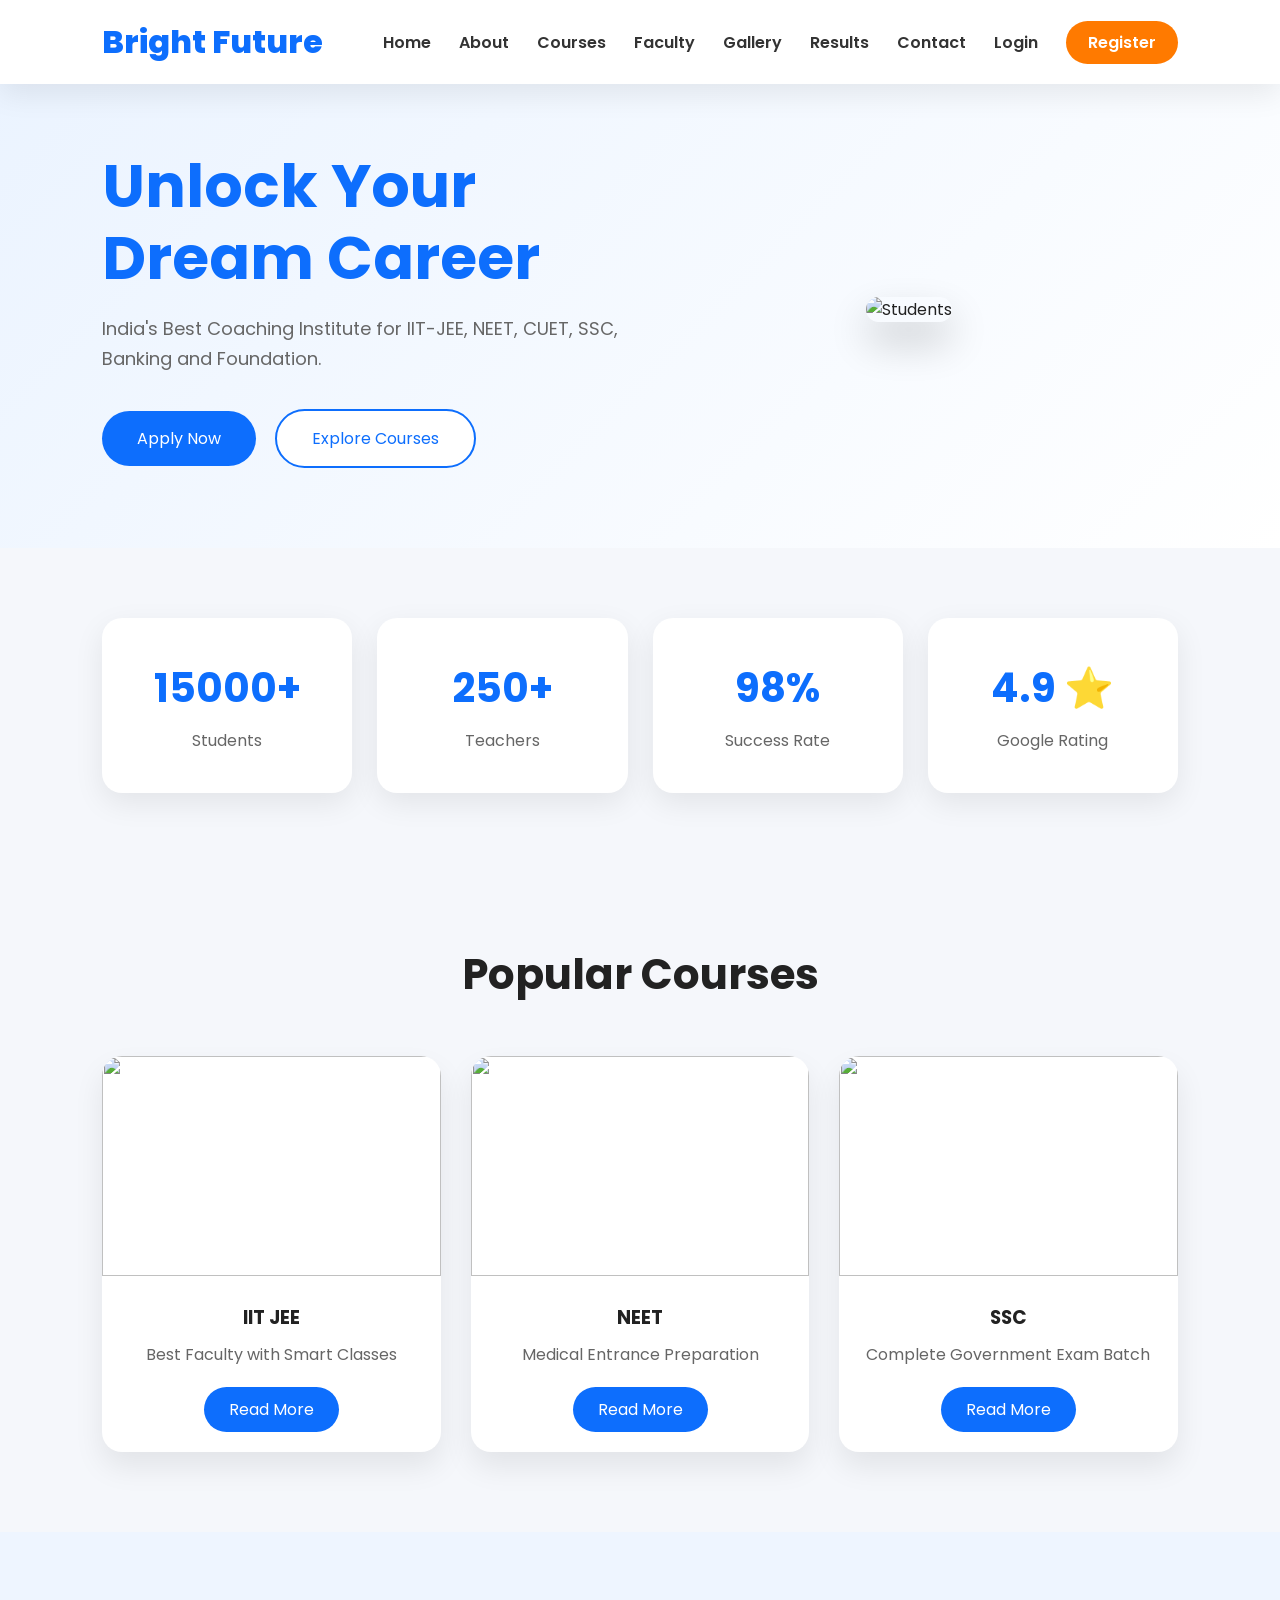
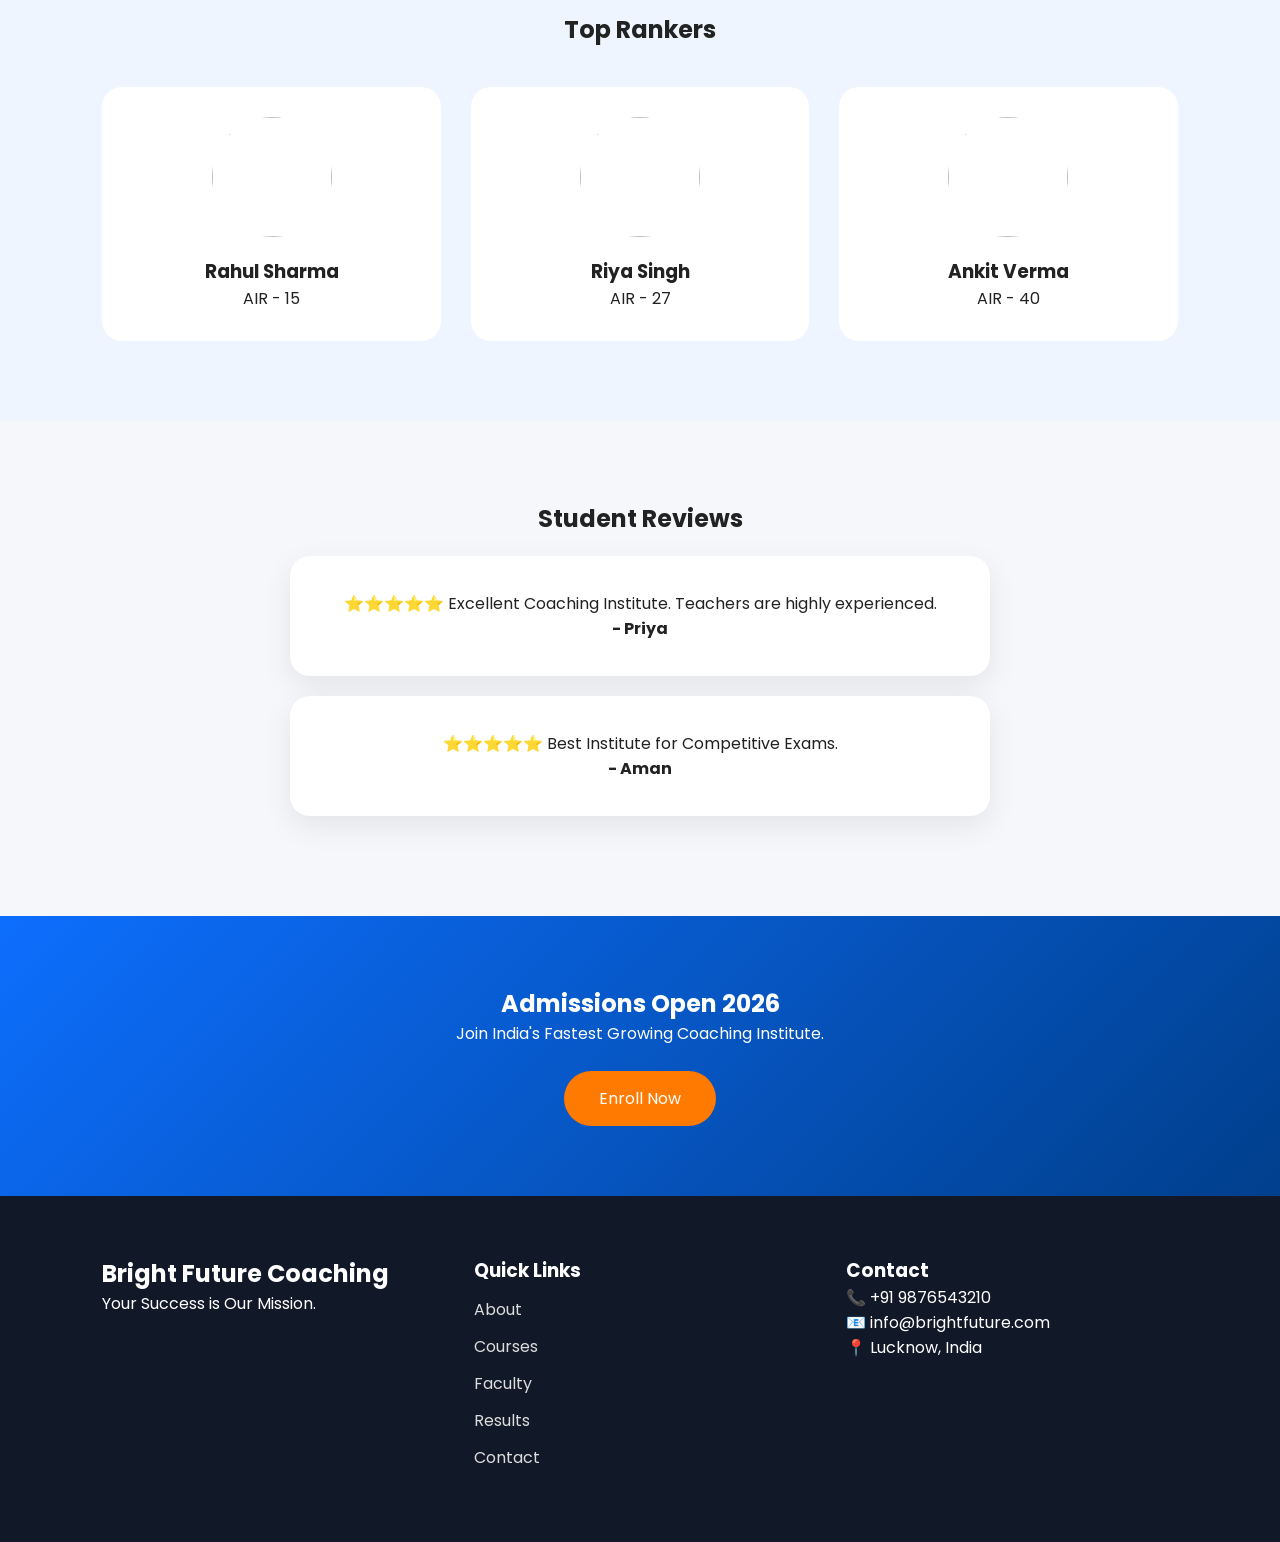
==== index.html @ b56d079a "first commit" ====
<!DOCTYPE html>
<html lang="en">
<head>
<meta charset="UTF-8">
<meta name="viewport" content="width=device-width, initial-scale=1.0">
<title>Bright Future Coaching Institute</title>

<link rel="stylesheet" href="style.css">

<link rel="preconnect" href="https://fonts.googleapis.com">
<link rel="preconnect" href="https://fonts.gstatic.com" crossorigin>

<link href="https://fonts.googleapis.com/css2?family=Poppins:wght@300;400;500;600;700;800&display=swap" rel="stylesheet">

<link rel="stylesheet"
href="https://cdnjs.cloudflare.com/ajax/libs/font-awesome/6.6.0/css/all.min.css">

</head>
<body>

<header>

<div class="logo">
<h2>Bright Future</h2>
</div>

<nav>

<ul>

<li><a href="index.html">Home</a></li>

<li><a href="about.html">About</a></li>

<li><a href="courses.html">Courses</a></li>

<li><a href="faculty.html">Faculty</a></li>

<li><a href="gallery.html">Gallery</a></li>

<li><a href="results.html">Results</a></li>

<li><a href="contact.html">Contact</a></li>

<li><a href="login.html">Login</a></li>

<li><a href="register.html" class="register-btn">Register</a></li>

</ul>

</nav>

</header>

<!-- HERO -->

<section class="hero">

<div class="hero-content">

<h1>
Unlock Your Dream Career
</h1>

<p>

India's Best Coaching Institute for IIT-JEE,
NEET, CUET, SSC, Banking and Foundation.

</p>

<a href="register.html" class="btn">
Apply Now
</a>

<a href="courses.html" class="btn2">
Explore Courses
</a>

</div>

<div class="hero-image">

<img src="https://images.unsplash.com/photo-1522202176988-66273c2fd55f?w=700"
alt="Students">

</div>

</section>

<!-- STATS -->

<section class="stats">

<div class="box">

<h2>15000+</h2>

<p>Students</p>

</div>

<div class="box">

<h2>250+</h2>

<p>Teachers</p>

</div>

<div class="box">

<h2>98%</h2>

<p>Success Rate</p>

</div>

<div class="box">

<h2>4.9 ⭐</h2>

<p>Google Rating</p>

</div>

</section>

<!-- COURSES -->

<section class="courses">

<h2>Popular Courses</h2>

<div class="course-container">

<div class="course-card">

<img src="https://images.unsplash.com/photo-1509062522246-3755977927d7?w=600">

<h3>IIT JEE</h3>

<p>Best Faculty with Smart Classes</p>

<a href="courses.html">Read More</a>

</div>

<div class="course-card">

<img src="https://images.unsplash.com/photo-1523240795612-9a054b0db644?w=600">

<h3>NEET</h3>

<p>Medical Entrance Preparation</p>

<a href="courses.html">Read More</a>

</div>

<div class="course-card">

<img src="https://images.unsplash.com/photo-1513258496099-48168024aec0?w=600">

<h3>SSC</h3>

<p>Complete Government Exam Batch</p>

<a href="courses.html">Read More</a>

</div>

</div>

</section>

<!-- TOPPERS -->

<section class="toppers">

<h2>Top Rankers</h2>

<div class="topper-container">

<div class="student">

<img src="https://randomuser.me/api/portraits/men/12.jpg">

<h3>Rahul Sharma</h3>

<p>AIR - 15</p>

</div>

<div class="student">

<img src="https://randomuser.me/api/portraits/women/32.jpg">

<h3>Riya Singh</h3>

<p>AIR - 27</p>

</div>

<div class="student">

<img src="https://randomuser.me/api/portraits/men/42.jpg">

<h3>Ankit Verma</h3>

<p>AIR - 40</p>

</div>

</div>

</section>

<!-- REVIEWS -->

<section class="reviews">

<h2>Student Reviews</h2>

<div class="review-box">

<p>

⭐⭐⭐⭐⭐

Excellent Coaching Institute.
Teachers are highly experienced.

</p>

<h4>- Priya</h4>

</div>

<div class="review-box">

<p>

⭐⭐⭐⭐⭐

Best Institute for Competitive Exams.

</p>

<h4>- Aman</h4>

</div>

</section>

<!-- CTA -->

<section class="admission">

<h2>Admissions Open 2026</h2>

<p>

Join India's Fastest Growing Coaching Institute.

</p>

<a href="register.html">Enroll Now</a>

</section>

<!-- FOOTER -->

<footer>

<div>

<h2>Bright Future Coaching</h2>

<p>

Your Success is Our Mission.

</p>

</div>

<div>

<h3>Quick Links</h3>

<ul>

<li><a href="about.html">About</a></li>

<li><a href="courses.html">Courses</a></li>

<li><a href="faculty.html">Faculty</a></li>

<li><a href="results.html">Results</a></li>

<li><a href="contact.html">Contact</a></li>

</ul>

</div>

<div>

<h3>Contact</h3>

<p>

📞 +91 9876543210

</p>

<p>

📧 info@brightfuture.com

</p>

<p>

📍 Lucknow, India

</p>

</div>

</footer>

</body>
</html>
---- style.css ----
@import url('https://fonts.googleapis.com/css2?family=Poppins:wght@300;400;500;600;700;800&display=swap');

/* ===========================
   RESET
=========================== */

*{
    margin:0;
    padding:0;
    box-sizing:border-box;
    font-family:'Poppins',sans-serif;
}

html{
    scroll-behavior:smooth;
}

body{
    background:#f5f7fb;
    color:#222;
    overflow-x:hidden;
}

/* ===========================
   HEADER
=========================== */

header{

    position:fixed;

    top:0;

    left:0;

    width:100%;

    background:#fff;

    display:flex;

    justify-content:space-between;

    align-items:center;

    padding:18px 8%;

    box-shadow:0 10px 30px rgba(0,0,0,.08);

    z-index:999;

}

.logo h2{

    color:#0d6efd;

    font-size:32px;

    font-weight:800;

}

nav ul{

    display:flex;

    list-style:none;

}

nav ul li{

    margin-left:28px;

}

nav ul li a{

    text-decoration:none;

    color:#333;

    font-weight:600;

    transition:.4s;

}

nav ul li a:hover{

    color:#0d6efd;

}

.register-btn{

    background:#ff7a00;

    color:white !important;

    padding:10px 22px;

    border-radius:30px;

}

.register-btn:hover{

    background:#0d6efd;

}

/* ===========================
 HERO
=========================== */

.hero{

    padding:150px 8% 80px;

    display:flex;

    justify-content:space-between;

    align-items:center;

    flex-wrap:wrap;

    background:linear-gradient(135deg,#eaf3ff,#ffffff);

}

.hero-content{

    flex:1;

    min-width:320px;

}

.hero-content h1{

    font-size:60px;

    color:#0d6efd;

    line-height:1.2;

    margin-bottom:20px;

}

.hero-content p{

    font-size:18px;

    color:#666;

    margin-bottom:35px;

    line-height:30px;

}

.btn{

    display:inline-block;

    text-decoration:none;

    background:#0d6efd;

    color:white;

    padding:15px 35px;

    border-radius:50px;

    transition:.4s;

    margin-right:15px;

}

.btn:hover{

    background:#ff7a00;

    transform:translateY(-5px);

}

.btn2{

    display:inline-block;

    text-decoration:none;

    background:white;

    color:#0d6efd;

    border:2px solid #0d6efd;

    padding:15px 35px;

    border-radius:50px;

    transition:.4s;

}

.btn2:hover{

    background:#0d6efd;

    color:white;

}

.hero-image{

    flex:1;

    text-align:center;

    min-width:300px;

}

.hero-image img{

    width:100%;

    max-width:520px;

    border-radius:25px;

    box-shadow:0 20px 40px rgba(0,0,0,.2);

    transition:.5s;

}

.hero-image img:hover{

    transform:scale(1.05);

}

/* ===========================
 STATS
=========================== */

.stats{

    display:grid;

    grid-template-columns:repeat(auto-fit,minmax(220px,1fr));

    gap:25px;

    padding:70px 8%;

}

.box{

    background:white;

    padding:40px;

    text-align:center;

    border-radius:20px;

    transition:.4s;

    box-shadow:0 10px 30px rgba(0,0,0,.08);

}

.box:hover{

    transform:translateY(-10px);

}

.box h2{

    color:#0d6efd;

    font-size:40px;

}

.box p{

    margin-top:10px;

    color:#666;

}

/* ===========================
 COURSES
=========================== */

.courses{

    padding:80px 8%;

    text-align:center;

}

.courses h2{

    font-size:42px;

    margin-bottom:50px;

}

.course-container{

    display:grid;

    grid-template-columns:repeat(auto-fit,minmax(300px,1fr));

    gap:30px;

}

.course-card{

    background:white;

    border-radius:20px;

    overflow:hidden;

    transition:.4s;

    box-shadow:0 15px 30px rgba(0,0,0,.08);

}

.course-card:hover{

    transform:translateY(-10px);

}

.course-card img{

    width:100%;

    height:220px;

    object-fit:cover;

    transition:.5s;

}

.course-card:hover img{

    transform:scale(1.08);

}

.course-card h3{

    margin:20px 0 10px;

}

.course-card p{

    color:#666;

    padding:0 20px;

}

.course-card a{

    display:inline-block;

    margin:20px;

    text-decoration:none;

    color:white;

    background:#0d6efd;

    padding:10px 25px;

    border-radius:30px;

    transition:.4s;

}

.course-card a:hover{

    background:#ff7a00;

}

/* ===========================
 TOPPERS
=========================== */

.toppers{

    padding:80px 8%;

    background:#eef5ff;

    text-align:center;

}

.topper-container{

    display:grid;

    grid-template-columns:repeat(auto-fit,minmax(250px,1fr));

    gap:30px;

    margin-top:40px;

}

.student{

    background:white;

    padding:30px;

    border-radius:20px;

    transition:.4s;

}

.student:hover{

    transform:translateY(-10px);

}

.student img{

    width:120px;

    height:120px;

    border-radius:50%;

    object-fit:cover;

    margin-bottom:20px;

}

/* ===========================
 REVIEWS
=========================== */

.reviews{

    padding:80px 8%;

    text-align:center;

}

.review-box{

    background:white;

    padding:35px;

    border-radius:20px;

    margin:20px auto;

    max-width:700px;

    box-shadow:0 10px 30px rgba(0,0,0,.08);

}

/* ===========================
 ADMISSION
=========================== */

.admission{

    background:linear-gradient(135deg,#0d6efd,#003f8c);

    color:white;

    text-align:center;

    padding:70px 20px;

}

.admission a{

    display:inline-block;

    margin-top:25px;

    text-decoration:none;

    background:#ff7a00;

    color:white;

    padding:15px 35px;

    border-radius:40px;

    transition:.4s;

}

.admission a:hover{

    transform:scale(1.05);

}

/* ===========================
 FOOTER
=========================== */

footer{

    background:#111827;

    color:white;

    padding:60px 8%;

    display:grid;

    grid-template-columns:repeat(auto-fit,minmax(250px,1fr));

    gap:40px;

}

footer ul{

    list-style:none;

}

footer ul li{

    margin:12px 0;

}

footer a{

    text-decoration:none;

    color:#ddd;

}

footer a:hover{

    color:#ff7a00;

}

/* ===========================
 RESPONSIVE
=========================== */

@media(max-width:992px){

.hero{

flex-direction:column-reverse;

text-align:center;

}

.hero-content{

margin-top:40px;

}

.hero-content h1{

font-size:42px;

}

header{

flex-direction:column;

}

nav ul{

flex-wrap:wrap;

justify-content:center;

margin-top:15px;

}

nav ul li{

margin:10px;

}

}

@media(max-width:576px){

.hero-content h1{

font-size:34px;

}

.btn,
.btn2{

display:block;

margin:15px auto;

width:220px;

}

.logo h2{

font-size:26px;

}

}
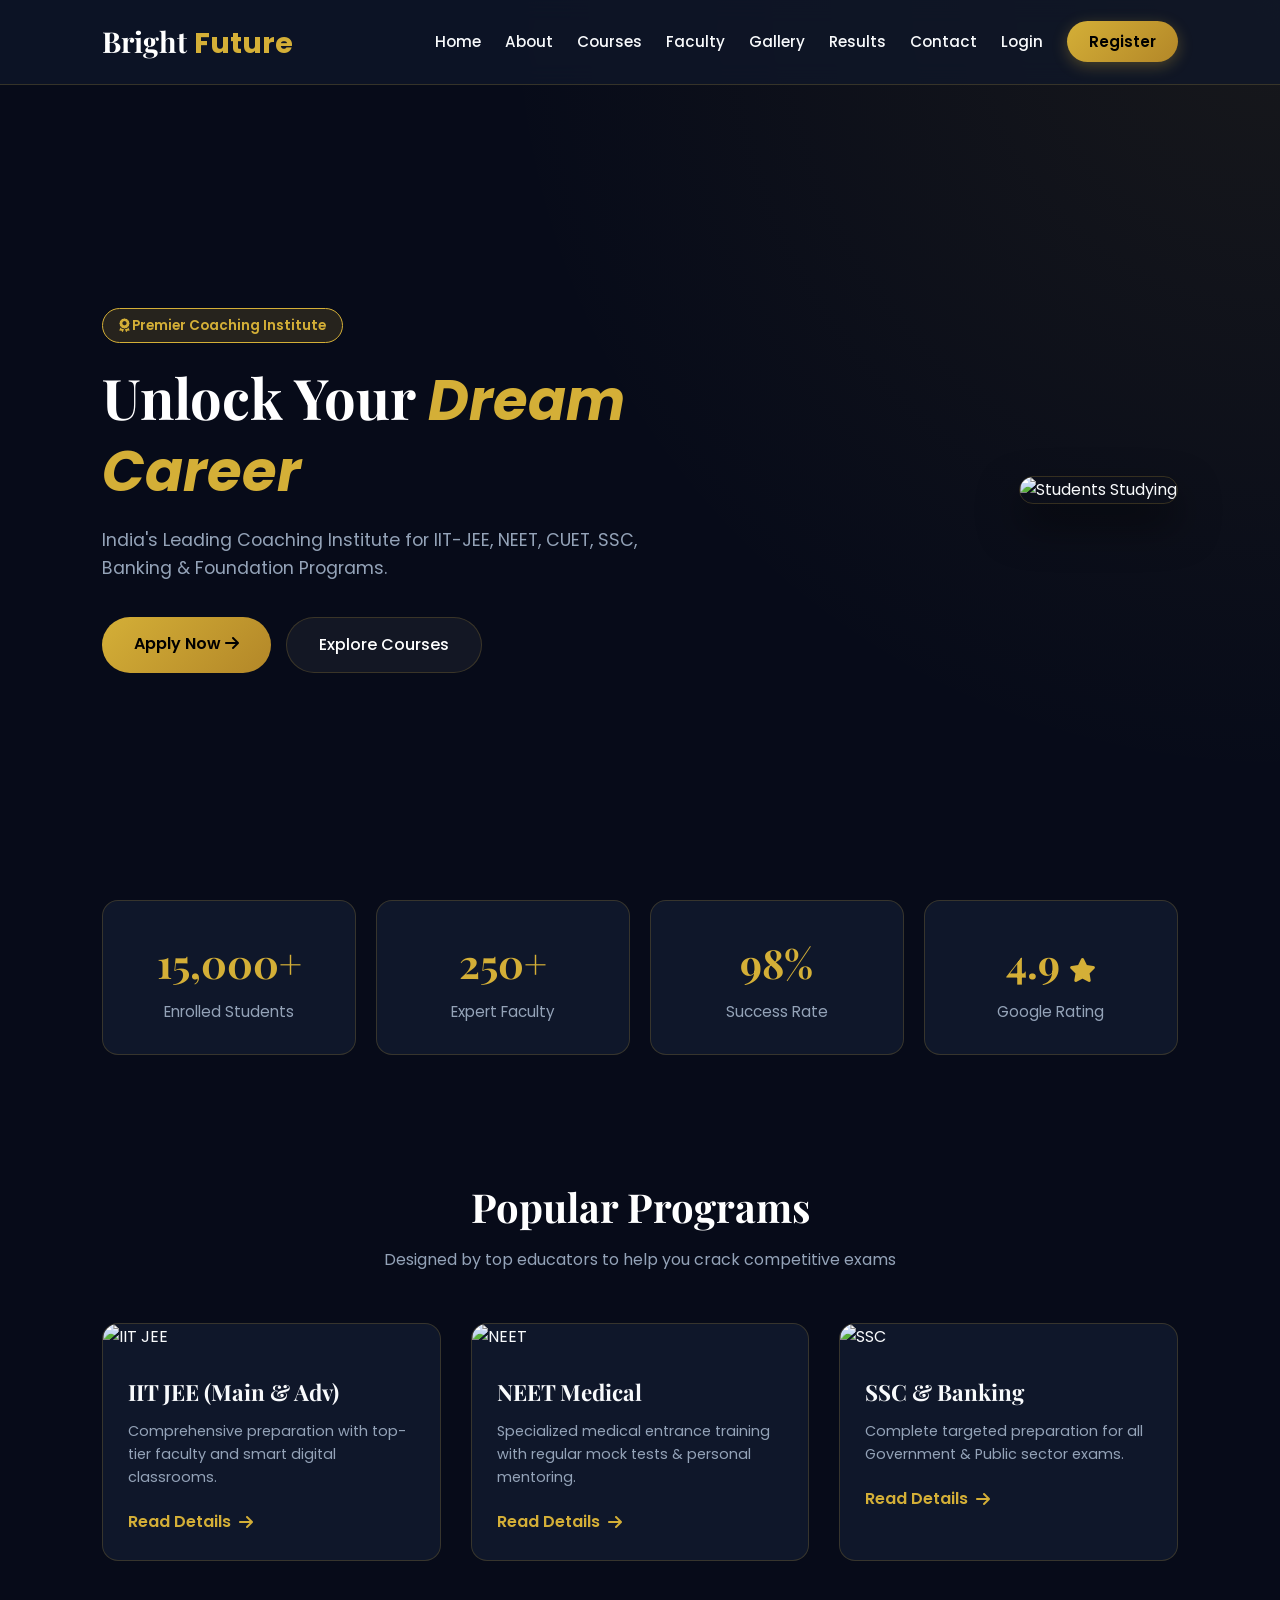
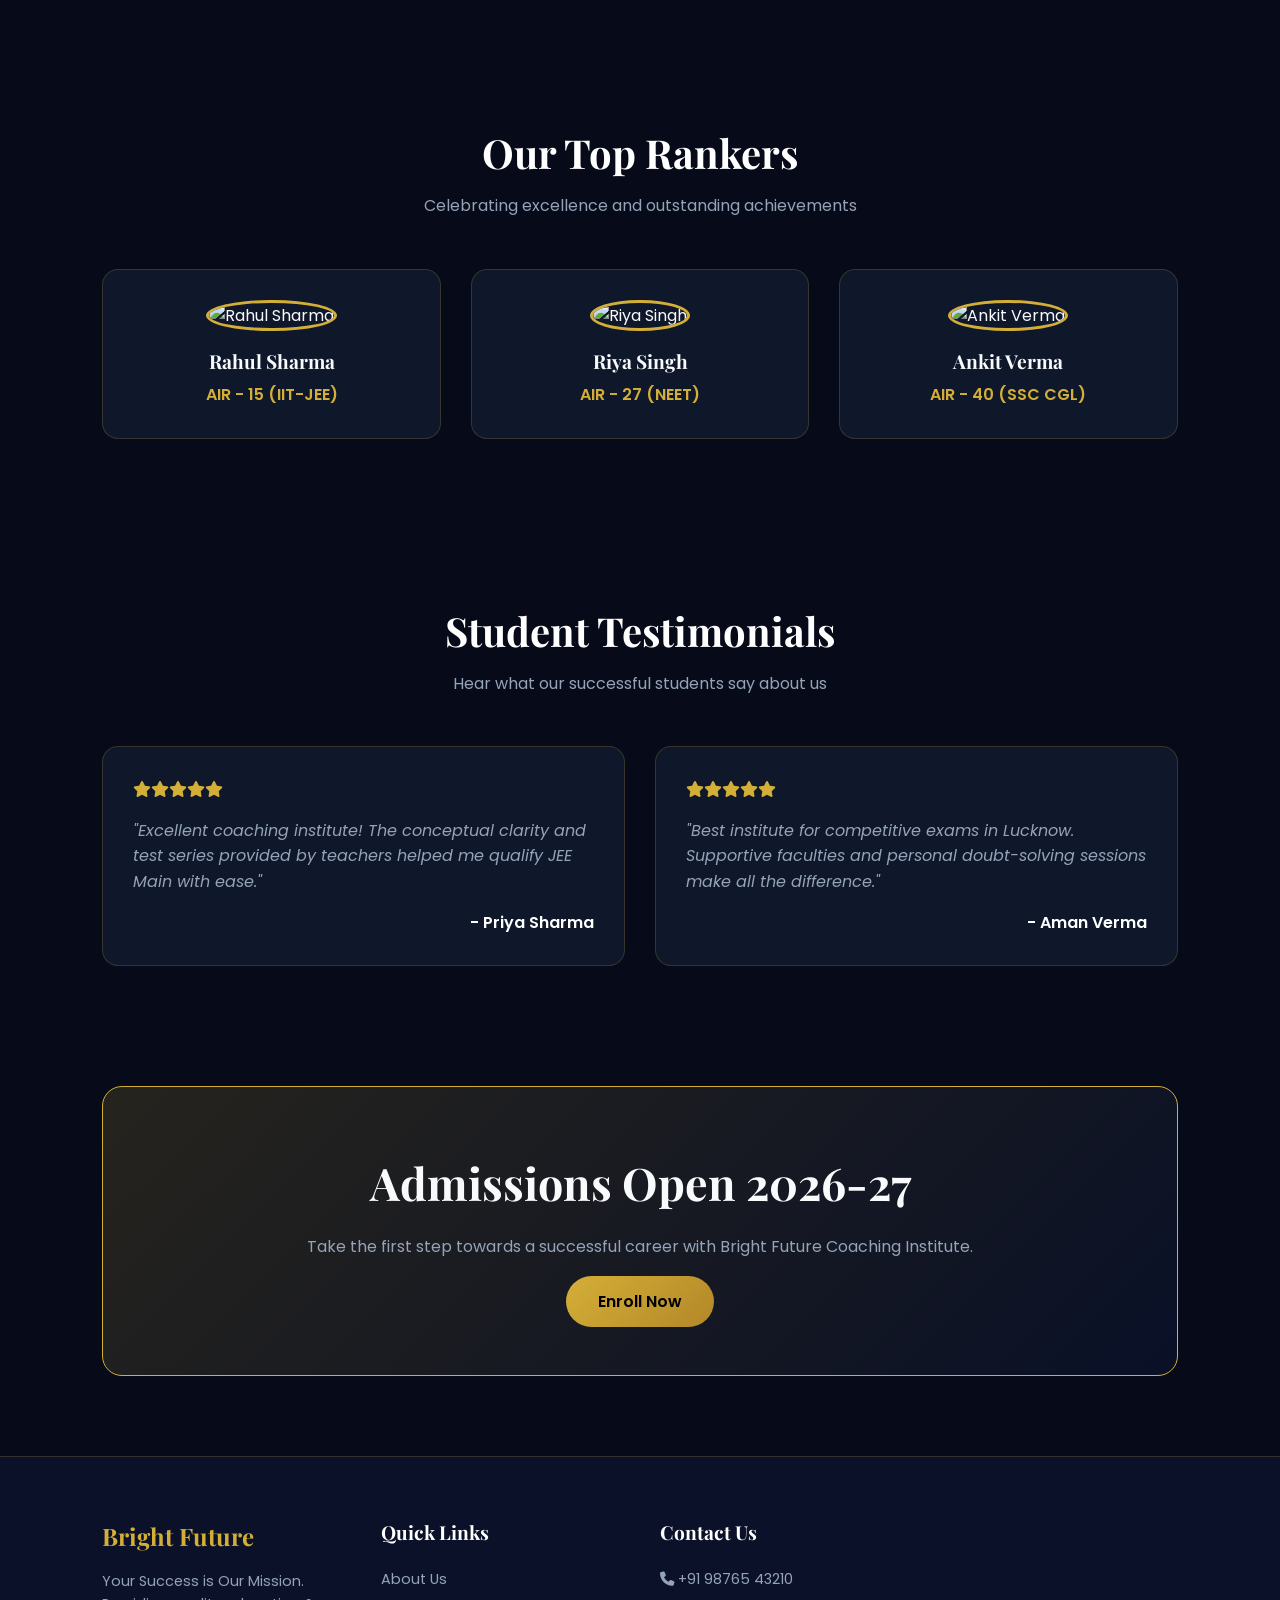
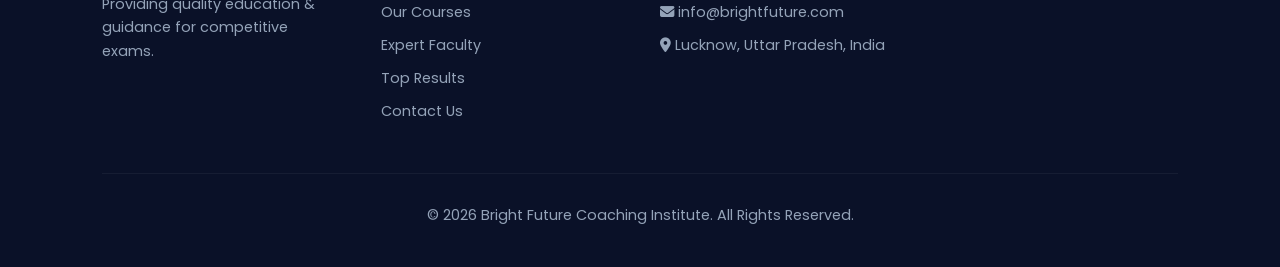
==== commit b53f22c9: "Updated all HTML files" ====
--- a/index.html
+++ b/index.html
@@ -1,335 +1,646 @@
 <!DOCTYPE html>
 <html lang="en">
 <head>
-<meta charset="UTF-8">
-<meta name="viewport" content="width=device-width, initial-scale=1.0">
-<title>Bright Future Coaching Institute</title>
-
-<link rel="stylesheet" href="style.css">
-
-<link rel="preconnect" href="https://fonts.googleapis.com">
-<link rel="preconnect" href="https://fonts.gstatic.com" crossorigin>
-
-<link href="https://fonts.googleapis.com/css2?family=Poppins:wght@300;400;500;600;700;800&display=swap" rel="stylesheet">
-
-<link rel="stylesheet"
-href="https://cdnjs.cloudflare.com/ajax/libs/font-awesome/6.6.0/css/all.min.css">
-
+    <meta charset="UTF-8">
+    <meta name="viewport" content="width=device-width, initial-scale=1.0">
+    <title>Bright Future Coaching Institute | Shaping Excellence</title>
+
+    <!-- Google Fonts -->
+    <link rel="preconnect" href="https://fonts.googleapis.com">
+    <link rel="preconnect" href="https://fonts.gstatic.com" crossorigin>
+    <link href="https://fonts.googleapis.com/css2?family=Playfair+Display:wght@600;700;800&family=Poppins:wght@300;400;500;600;700&display=swap" rel="stylesheet">
+
+    <!-- Font Awesome Icons -->
+    <link rel="stylesheet" href="https://cdnjs.cloudflare.com/ajax/libs/font-awesome/6.6.0/css/all.min.css">
+
+    <style>
+        /* Modern Premium Palette & CSS Variables */
+        :root {
+            --bg-dark: #070B19;
+            --bg-card: #0F172A;
+            --navy-primary: #0A1128;
+            --gold-accent: #D4AF37;
+            --gold-hover: #F3E5AB;
+            --text-light: #F8FAFC;
+            --text-muted: #94A3B8;
+            --glass-bg: rgba(15, 23, 42, 0.75);
+            --glass-border: rgba(212, 175, 55, 0.2);
+            --transition: all 0.3s cubic-bezier(0.4, 0, 0.2, 1);
+        }
+
+        * {
+            margin: 0;
+            padding: 0;
+            box-sizing: border-box;
+            font-family: 'Poppins', sans-serif;
+        }
+
+        body {
+            background-color: var(--bg-dark);
+            color: var(--text-light);
+            line-height: 1.6;
+            overflow-x: hidden;
+        }
+
+        h1, h2, h3, .brand-font {
+            font-family: 'Playfair Display', serif;
+        }
+
+        /* Fixed Premium Header */
+        header {
+            position: fixed;
+            top: 0;
+            left: 0;
+            width: 100%;
+            display: flex;
+            justify-content: space-between;
+            align-items: center;
+            padding: 18px 8%;
+            background: var(--glass-bg);
+            backdrop-filter: blur(12px);
+            border-bottom: 1px solid var(--glass-border);
+            z-index: 1000;
+        }
+
+        .logo h2 {
+            font-size: 1.8rem;
+            color: #fff;
+            font-weight: 700;
+        }
+
+        .logo h2 span {
+            color: var(--gold-accent);
+        }
+
+        nav ul {
+            display: flex;
+            list-style: none;
+            align-items: center;
+            gap: 24px;
+        }
+
+        nav ul li a {
+            color: var(--text-light);
+            text-decoration: none;
+            font-size: 0.95rem;
+            font-weight: 500;
+            transition: var(--transition);
+        }
+
+        nav ul li a:hover {
+            color: var(--gold-accent);
+        }
+
+        nav ul li a.register-btn {
+            background: linear-gradient(135deg, var(--gold-accent), #B38728);
+            color: #000;
+            padding: 10px 22px;
+            border-radius: 30px;
+            font-weight: 600;
+            box-shadow: 0 4px 15px rgba(212, 175, 55, 0.3);
+        }
+
+        nav ul li a.register-btn:hover {
+            transform: translateY(-2px);
+            box-shadow: 0 6px 20px rgba(212, 175, 55, 0.5);
+            color: #000;
+        }
+
+        /* Hero Section */
+        .hero {
+            min-height: 100vh;
+            display: flex;
+            align-items: center;
+            justify-content: space-between;
+            padding: 140px 8% 60px;
+            background: radial-gradient(circle at top right, rgba(212, 175, 55, 0.08), transparent 50%);
+        }
+
+        .hero-content {
+            max-width: 600px;
+        }
+
+        .badge {
+            display: inline-block;
+            background: rgba(212, 175, 55, 0.15);
+            border: 1px solid var(--gold-accent);
+            color: var(--gold-accent);
+            padding: 6px 16px;
+            border-radius: 20px;
+            font-size: 0.85rem;
+            font-weight: 600;
+            margin-bottom: 20px;
+        }
+
+        .hero-content h1 {
+            font-size: 3.5rem;
+            line-height: 1.2;
+            margin-bottom: 20px;
+            color: #FFF;
+        }
+
+        .hero-content h1 span {
+            color: var(--gold-accent);
+            font-style: italic;
+        }
+
+        .hero-content p {
+            font-size: 1.1rem;
+            color: var(--text-muted);
+            margin-bottom: 35px;
+        }
+
+        .hero-btns {
+            display: flex;
+            gap: 15px;
+        }
+
+        .btn-primary {
+            background: linear-gradient(135deg, var(--gold-accent), #B38728);
+            color: #000;
+            padding: 14px 32px;
+            border-radius: 30px;
+            font-weight: 600;
+            text-decoration: none;
+            transition: var(--transition);
+        }
+
+        .btn-primary:hover {
+            transform: translateY(-3px);
+            box-shadow: 0 8px 25px rgba(212, 175, 55, 0.4);
+        }
+
+        .btn-secondary {
+            border: 1px solid var(--glass-border);
+            background: rgba(255, 255, 255, 0.05);
+            color: #fff;
+            padding: 14px 32px;
+            border-radius: 30px;
+            font-weight: 500;
+            text-decoration: none;
+            transition: var(--transition);
+        }
+
+        .btn-secondary:hover {
+            border-color: var(--gold-accent);
+            background: rgba(212, 175, 55, 0.1);
+        }
+
+        .hero-image {
+            position: relative;
+        }
+
+        .hero-image img {
+            width: 500px;
+            border-radius: 20px;
+            box-shadow: 0 20px 40px rgba(0,0,0,0.5);
+            border: 1px solid var(--glass-border);
+        }
+
+        /* Stats Grid */
+        .stats {
+            display: grid;
+            grid-template-columns: repeat(auto-fit, minmax(200px, 1fr));
+            gap: 20px;
+            padding: 40px 8%;
+            margin-top: -40px;
+            position: relative;
+            z-index: 10;
+        }
+
+        .stat-card {
+            background: var(--bg-card);
+            border: 1px solid var(--glass-border);
+            padding: 30px;
+            border-radius: 16px;
+            text-align: center;
+            transition: var(--transition);
+        }
+
+        .stat-card:hover {
+            transform: translateY(-5px);
+            border-color: var(--gold-accent);
+        }
+
+        .stat-card h2 {
+            font-size: 2.5rem;
+            color: var(--gold-accent);
+            margin-bottom: 5px;
+        }
+
+        .stat-card p {
+            color: var(--text-muted);
+            font-size: 0.95rem;
+        }
+
+        /* Sections Common */
+        section {
+            padding: 80px 8%;
+        }
+
+        .section-title {
+            text-align: center;
+            margin-bottom: 50px;
+        }
+
+        .section-title h2 {
+            font-size: 2.5rem;
+            color: #fff;
+        }
+
+        .section-title p {
+            color: var(--text-muted);
+            margin-top: 8px;
+        }
+
+        /* Courses */
+        .course-container {
+            display: grid;
+            grid-template-columns: repeat(auto-fit, minmax(300px, 1fr));
+            gap: 30px;
+        }
+
+        .course-card {
+            background: var(--bg-card);
+            border-radius: 16px;
+            overflow: hidden;
+            border: 1px solid var(--glass-border);
+            transition: var(--transition);
+        }
+
+        .course-card:hover {
+            transform: translateY(-8px);
+            border-color: var(--gold-accent);
+        }
+
+        .course-card img {
+            width: 100%;
+            height: 200px;
+            object-fit: cover;
+        }
+
+        .course-card-body {
+            padding: 25px;
+        }
+
+        .course-card-body h3 {
+            font-size: 1.4rem;
+            margin-bottom: 10px;
+        }
+
+        .course-card-body p {
+            color: var(--text-muted);
+            font-size: 0.9rem;
+            margin-bottom: 20px;
+        }
+
+        .course-card-body a {
+            color: var(--gold-accent);
+            text-decoration: none;
+            font-weight: 600;
+            display: inline-flex;
+            align-items: center;
+            gap: 8px;
+        }
+
+        .course-card-body a:hover {
+            gap: 12px;
+        }
+
+        /* Toppers */
+        .topper-container {
+            display: grid;
+            grid-template-columns: repeat(auto-fit, minmax(250px, 1fr));
+            gap: 30px;
+        }
+
+        .student-card {
+            background: var(--bg-card);
+            border: 1px solid var(--glass-border);
+            padding: 30px;
+            border-radius: 16px;
+            text-align: center;
+            transition: var(--transition);
+        }
+
+        .student-card:hover {
+            border-color: var(--gold-accent);
+        }
+
+        .student-card img {
+            width: 100px;
+            height: 100px;
+            border-radius: 50%;
+            border: 3px solid var(--gold-accent);
+            margin-bottom: 15px;
+            object-fit: cover;
+        }
+
+        .student-card h3 {
+            font-size: 1.2rem;
+            margin-bottom: 5px;
+        }
+
+        .student-card p {
+            color: var(--gold-accent);
+            font-weight: 600;
+        }
+
+        /* Reviews */
+        .reviews-container {
+            display: grid;
+            grid-template-columns: repeat(auto-fit, minmax(300px, 1fr));
+            gap: 30px;
+        }
+
+        .review-box {
+            background: var(--bg-card);
+            border: 1px solid var(--glass-border);
+            padding: 30px;
+            border-radius: 16px;
+            position: relative;
+        }
+
+        .stars {
+            color: var(--gold-accent);
+            margin-bottom: 15px;
+        }
+
+        .review-box p {
+            color: var(--text-muted);
+            font-style: italic;
+            margin-bottom: 15px;
+        }
+
+        .review-box h4 {
+            color: #fff;
+            text-align: right;
+            font-weight: 600;
+        }
+
+        /* Admission Banner CTA */
+        .admission {
+            background: linear-gradient(135deg, rgba(212, 175, 55, 0.15), rgba(10, 17, 40, 0.9));
+            border: 1px solid var(--gold-accent);
+            border-radius: 20px;
+            margin: 40px 8% 80px;
+            text-align: center;
+            padding: 60px 20px;
+        }
+
+        .admission h2 {
+            font-size: 2.8rem;
+            margin-bottom: 15px;
+        }
+
+        .admission p {
+            color: var(--text-muted);
+            margin-bottom: 30px;
+        }
+
+        /* Footer */
+        footer {
+            background: var(--navy-primary);
+            border-top: 1px solid var(--glass-border);
+            padding: 60px 8% 30px;
+            display: grid;
+            grid-template-columns: repeat(auto-fit, minmax(220px, 1fr));
+            gap: 40px;
+        }
+
+        footer h2 {
+            color: var(--gold-accent);
+            margin-bottom: 15px;
+        }
+
+        footer h3 {
+            color: #fff;
+            margin-bottom: 20px;
+            font-size: 1.2rem;
+        }
+
+        footer p, footer ul li a {
+            color: var(--text-muted);
+            text-decoration: none;
+            font-size: 0.9rem;
+            margin-bottom: 10px;
+            display: block;
+        }
+
+        footer ul {
+            list-style: none;
+        }
+
+        footer ul li a:hover {
+            color: var(--gold-accent);
+        }
+
+        .footer-bottom {
+            grid-column: 1 / -1;
+            text-align: center;
+            padding-top: 30px;
+            border-top: 1px solid rgba(255,255,255,0.05);
+            color: var(--text-muted);
+            font-size: 0.85rem;
+        }
+
+        /* Responsive Design */
+        @media (max-width: 992px) {
+            .hero {
+                flex-direction: column;
+                text-align: center;
+                padding-top: 120px;
+            }
+
+            .hero-content {
+                margin-bottom: 40px;
+            }
+
+            .hero-btns {
+                justify-content: center;
+            }
+
+            .hero-image img {
+                width: 100%;
+                max-width: 450px;
+            }
+        }
+    </style>
 </head>
 <body>
 
-<header>
-
-<div class="logo">
-<h2>Bright Future</h2>
-</div>
-
-<nav>
-
-<ul>
-
-<li><a href="index.html">Home</a></li>
-
-<li><a href="about.html">About</a></li>
-
-<li><a href="courses.html">Courses</a></li>
-
-<li><a href="faculty.html">Faculty</a></li>
-
-<li><a href="gallery.html">Gallery</a></li>
-
-<li><a href="results.html">Results</a></li>
-
-<li><a href="contact.html">Contact</a></li>
-
-<li><a href="login.html">Login</a></li>
-
-<li><a href="register.html" class="register-btn">Register</a></li>
-
-</ul>
-
-</nav>
-
-</header>
-
-<!-- HERO -->
-
-<section class="hero">
-
-<div class="hero-content">
-
-<h1>
-Unlock Your Dream Career
-</h1>
-
-<p>
-
-India's Best Coaching Institute for IIT-JEE,
-NEET, CUET, SSC, Banking and Foundation.
-
-</p>
-
-<a href="register.html" class="btn">
-Apply Now
-</a>
-
-<a href="courses.html" class="btn2">
-Explore Courses
-</a>
-
-</div>
-
-<div class="hero-image">
-
-<img src="https://images.unsplash.com/photo-1522202176988-66273c2fd55f?w=700"
-alt="Students">
-
-</div>
-
-</section>
-
-<!-- STATS -->
-
-<section class="stats">
-
-<div class="box">
-
-<h2>15000+</h2>
-
-<p>Students</p>
-
-</div>
-
-<div class="box">
-
-<h2>250+</h2>
-
-<p>Teachers</p>
-
-</div>
-
-<div class="box">
-
-<h2>98%</h2>
-
-<p>Success Rate</p>
-
-</div>
-
-<div class="box">
-
-<h2>4.9 ⭐</h2>
-
-<p>Google Rating</p>
-
-</div>
-
-</section>
-
-<!-- COURSES -->
-
-<section class="courses">
-
-<h2>Popular Courses</h2>
-
-<div class="course-container">
-
-<div class="course-card">
-
-<img src="https://images.unsplash.com/photo-1509062522246-3755977927d7?w=600">
-
-<h3>IIT JEE</h3>
-
-<p>Best Faculty with Smart Classes</p>
-
-<a href="courses.html">Read More</a>
-
-</div>
-
-<div class="course-card">
-
-<img src="https://images.unsplash.com/photo-1523240795612-9a054b0db644?w=600">
-
-<h3>NEET</h3>
-
-<p>Medical Entrance Preparation</p>
-
-<a href="courses.html">Read More</a>
-
-</div>
-
-<div class="course-card">
-
-<img src="https://images.unsplash.com/photo-1513258496099-48168024aec0?w=600">
-
-<h3>SSC</h3>
-
-<p>Complete Government Exam Batch</p>
-
-<a href="courses.html">Read More</a>
-
-</div>
-
-</div>
-
-</section>
-
-<!-- TOPPERS -->
-
-<section class="toppers">
-
-<h2>Top Rankers</h2>
-
-<div class="topper-container">
-
-<div class="student">
-
-<img src="https://randomuser.me/api/portraits/men/12.jpg">
-
-<h3>Rahul Sharma</h3>
-
-<p>AIR - 15</p>
-
-</div>
-
-<div class="student">
-
-<img src="https://randomuser.me/api/portraits/women/32.jpg">
-
-<h3>Riya Singh</h3>
-
-<p>AIR - 27</p>
-
-</div>
-
-<div class="student">
-
-<img src="https://randomuser.me/api/portraits/men/42.jpg">
-
-<h3>Ankit Verma</h3>
-
-<p>AIR - 40</p>
-
-</div>
-
-</div>
-
-</section>
-
-<!-- REVIEWS -->
-
-<section class="reviews">
-
-<h2>Student Reviews</h2>
-
-<div class="review-box">
-
-<p>
-
-⭐⭐⭐⭐⭐
-
-Excellent Coaching Institute.
-Teachers are highly experienced.
-
-</p>
-
-<h4>- Priya</h4>
-
-</div>
-
-<div class="review-box">
-
-<p>
-
-⭐⭐⭐⭐⭐
-
-Best Institute for Competitive Exams.
-
-</p>
-
-<h4>- Aman</h4>
-
-</div>
-
-</section>
-
-<!-- CTA -->
-
-<section class="admission">
-
-<h2>Admissions Open 2026</h2>
-
-<p>
-
-Join India's Fastest Growing Coaching Institute.
-
-</p>
-
-<a href="register.html">Enroll Now</a>
-
-</section>
-
-<!-- FOOTER -->
-
-<footer>
-
-<div>
-
-<h2>Bright Future Coaching</h2>
-
-<p>
-
-Your Success is Our Mission.
-
-</p>
-
-</div>
-
-<div>
-
-<h3>Quick Links</h3>
-
-<ul>
-
-<li><a href="about.html">About</a></li>
-
-<li><a href="courses.html">Courses</a></li>
-
-<li><a href="faculty.html">Faculty</a></li>
-
-<li><a href="results.html">Results</a></li>
-
-<li><a href="contact.html">Contact</a></li>
-
-</ul>
-
-</div>
-
-<div>
-
-<h3>Contact</h3>
-
-<p>
-
-📞 +91 9876543210
-
-</p>
-
-<p>
-
-📧 info@brightfuture.com
-
-</p>
-
-<p>
-
-📍 Lucknow, India
-
-</p>
-
-</div>
-
-</footer>
+    <!-- Header Section -->
+    <header>
+        <div class="logo">
+            <h2>Bright <span>Future</span></h2>
+        </div>
+        <nav>
+            <ul>
+                <li><a href="index.html">Home</a></li>
+                <li><a href="about.html">About</a></li>
+                <li><a href="courses.html">Courses</a></li>
+                <li><a href="faculty.html">Faculty</a></li>
+                <li><a href="gallery.html">Gallery</a></li>
+                <li><a href="results.html">Results</a></li>
+                <li><a href="contact.html">Contact</a></li>
+                <li><a href="login.html">Login</a></li>
+                <li><a href="register.html" class="register-btn">Register</a></li>
+            </ul>
+        </nav>
+    </header>
+
+    <!-- Hero Section -->
+    <section class="hero">
+        <div class="hero-content">
+            <span class="badge"><i class="fa-solid fa-award"></i> Premier Coaching Institute</span>
+            <h1>Unlock Your <span>Dream Career</span></h1>
+            <p>India's Leading Coaching Institute for IIT-JEE, NEET, CUET, SSC, Banking & Foundation Programs.</p>
+            <div class="hero-btns">
+                <a href="register.html" class="btn-primary">Apply Now <i class="fa-solid fa-arrow-right"></i></a>
+                <a href="courses.html" class="btn-secondary">Explore Courses</a>
+            </div>
+        </div>
+        <div class="hero-image">
+            <img src="https://images.unsplash.com/photo-1522202176988-66273c2fd55f?w=700" alt="Students Studying">
+        </div>
+    </section>
+
+    <!-- Stats Section -->
+    <div class="stats">
+        <div class="stat-card">
+            <h2>15,000+</h2>
+            <p>Enrolled Students</p>
+        </div>
+        <div class="stat-card">
+            <h2>250+</h2>
+            <p>Expert Faculty</p>
+        </div>
+        <div class="stat-card">
+            <h2>98%</h2>
+            <p>Success Rate</p>
+        </div>
+        <div class="stat-card">
+            <h2>4.9 <i class="fa-solid fa-star" style="font-size: 1.5rem;"></i></h2>
+            <p>Google Rating</p>
+        </div>
+    </div>
+
+    <!-- Courses Section -->
+    <section class="courses">
+        <div class="section-title">
+            <h2>Popular Programs</h2>
+            <p>Designed by top educators to help you crack competitive exams</p>
+        </div>
+        <div class="course-container">
+            <div class="course-card">
+                <img src="https://images.unsplash.com/photo-1509062522246-3755977927d7?w=600" alt="IIT JEE">
+                <div class="course-card-body">
+                    <h3>IIT JEE (Main & Adv)</h3>
+                    <p>Comprehensive preparation with top-tier faculty and smart digital classrooms.</p>
+                    <a href="courses.html">Read Details <i class="fa-solid fa-arrow-right"></i></a>
+                </div>
+            </div>
+            <div class="course-card">
+                <img src="https://images.unsplash.com/photo-1523240795612-9a054b0db644?w=600" alt="NEET">
+                <div class="course-card-body">
+                    <h3>NEET Medical</h3>
+                    <p>Specialized medical entrance training with regular mock tests & personal mentoring.</p>
+                    <a href="courses.html">Read Details <i class="fa-solid fa-arrow-right"></i></a>
+                </div>
+            </div>
+            <div class="course-card">
+                <img src="https://images.unsplash.com/photo-1513258496099-48168024aec0?w=600" alt="SSC">
+                <div class="course-card-body">
+                    <h3>SSC & Banking</h3>
+                    <p>Complete targeted preparation for all Government & Public sector exams.</p>
+                    <a href="courses.html">Read Details <i class="fa-solid fa-arrow-right"></i></a>
+                </div>
+            </div>
+        </div>
+    </section>
+
+    <!-- Top Rankers Section -->
+    <section class="toppers">
+        <div class="section-title">
+            <h2>Our Top Rankers</h2>
+            <p>Celebrating excellence and outstanding achievements</p>
+        </div>
+        <div class="topper-container">
+            <div class="student-card">
+                <img src="https://randomuser.me/api/portraits/men/12.jpg" alt="Rahul Sharma">
+                <h3>Rahul Sharma</h3>
+                <p>AIR - 15 (IIT-JEE)</p>
+            </div>
+            <div class="student-card">
+                <img src="https://randomuser.me/api/portraits/women/32.jpg" alt="Riya Singh">
+                <h3>Riya Singh</h3>
+                <p>AIR - 27 (NEET)</p>
+            </div>
+            <div class="student-card">
+                <img src="https://randomuser.me/api/portraits/men/42.jpg" alt="Ankit Verma">
+                <h3>Ankit Verma</h3>
+                <p>AIR - 40 (SSC CGL)</p>
+            </div>
+        </div>
+    </section>
+
+    <!-- Reviews Section -->
+    <section class="reviews">
+        <div class="section-title">
+            <h2>Student Testimonials</h2>
+            <p>Hear what our successful students say about us</p>
+        </div>
+        <div class="reviews-container">
+            <div class="review-box">
+                <div class="stars">
+                    <i class="fa-solid fa-star"></i><i class="fa-solid fa-star"></i><i class="fa-solid fa-star"></i><i class="fa-solid fa-star"></i><i class="fa-solid fa-star"></i>
+                </div>
+                <p>"Excellent coaching institute! The conceptual clarity and test series provided by teachers helped me qualify JEE Main with ease."</p>
+                <h4>- Priya Sharma</h4>
+            </div>
+            <div class="review-box">
+                <div class="stars">
+                    <i class="fa-solid fa-star"></i><i class="fa-solid fa-star"></i><i class="fa-solid fa-star"></i><i class="fa-solid fa-star"></i><i class="fa-solid fa-star"></i>
+                </div>
+                <p>"Best institute for competitive exams in Lucknow. Supportive faculties and personal doubt-solving sessions make all the difference."</p>
+                <h4>- Aman Verma</h4>
+            </div>
+        </div>
+    </section>
+
+    <!-- CTA Section -->
+    <section class="admission">
+        <h2>Admissions Open 2026-27</h2>
+        <p>Take the first step towards a successful career with Bright Future Coaching Institute.</p>
+        <a href="register.html" class="btn-primary">Enroll Now</a>
+    </section>
+
+    <!-- Footer -->
+    <footer>
+        <div>
+            <h2>Bright Future</h2>
+            <p>Your Success is Our Mission. Providing quality education & guidance for competitive exams.</p>
+        </div>
+        <div>
+            <h3>Quick Links</h3>
+            <ul>
+                <li><a href="about.html">About Us</a></li>
+                <li><a href="courses.html">Our Courses</a></li>
+                <li><a href="faculty.html">Expert Faculty</a></li>
+                <li><a href="results.html">Top Results</a></li>
+                <li><a href="contact.html">Contact Us</a></li>
+            </ul>
+        </div>
+        <div>
+            <h3>Contact Us</h3>
+            <p><i class="fa-solid fa-phone"></i> +91 98765 43210</p>
+            <p><i class="fa-solid fa-envelope"></i> info@brightfuture.com</p>
+            <p><i class="fa-solid fa-location-dot"></i> Lucknow, Uttar Pradesh, India</p>
+        </div>
+        <div class="footer-bottom">
+            <p>&copy; 2026 Bright Future Coaching Institute. All Rights Reserved.</p>
+        </div>
+    </footer>
 
 </body>
 </html>
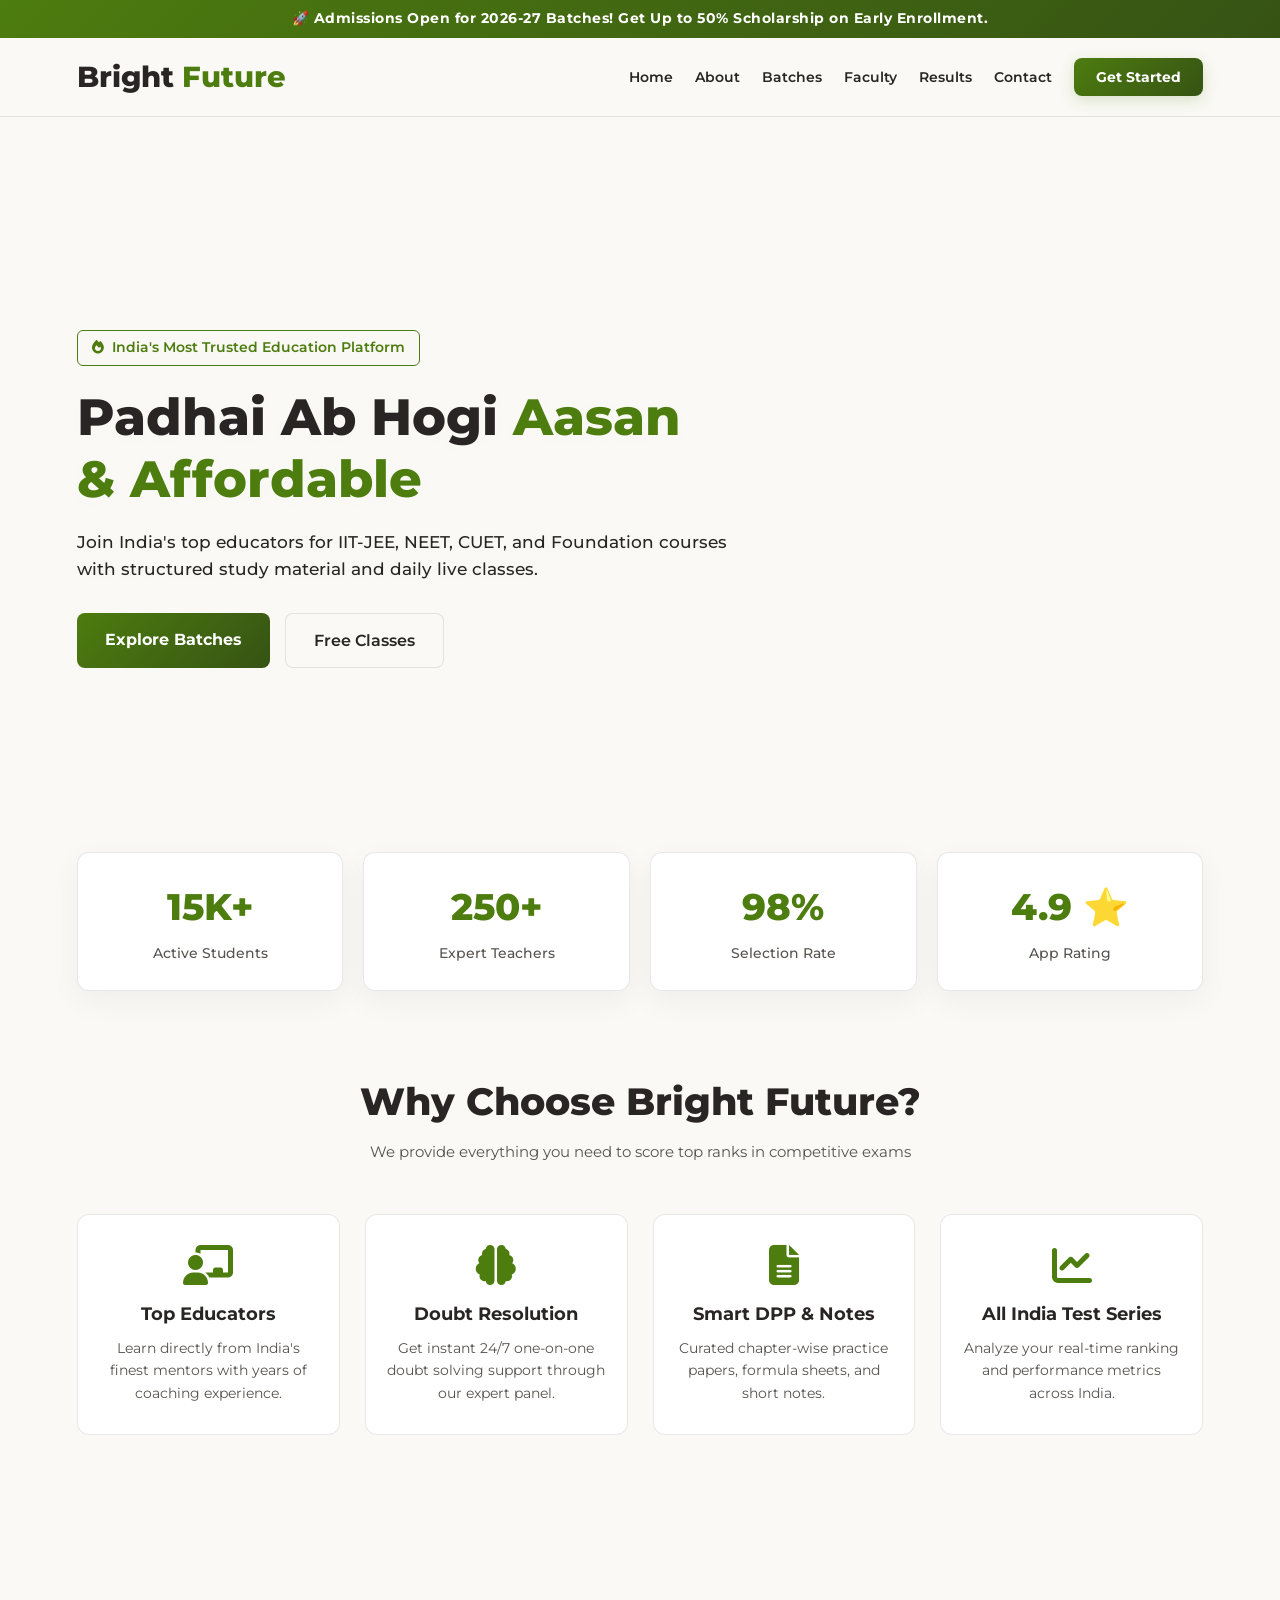
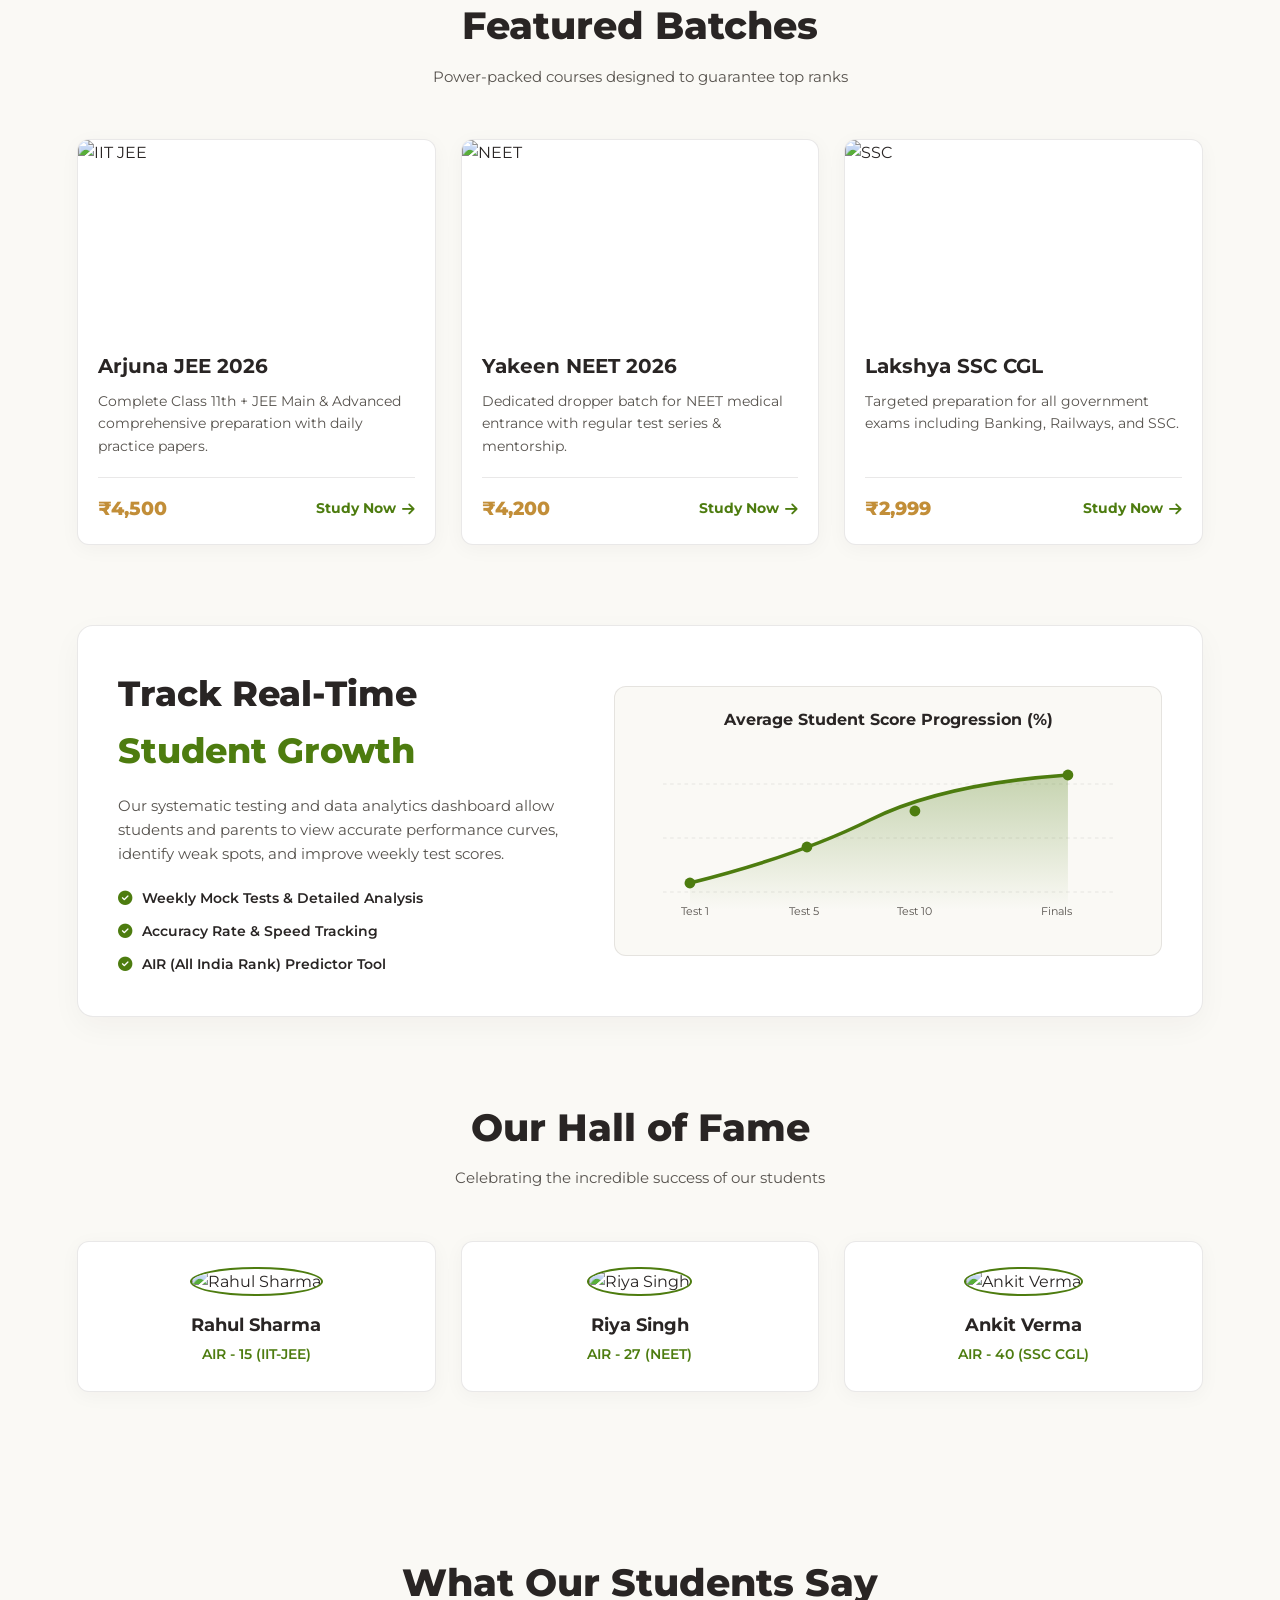
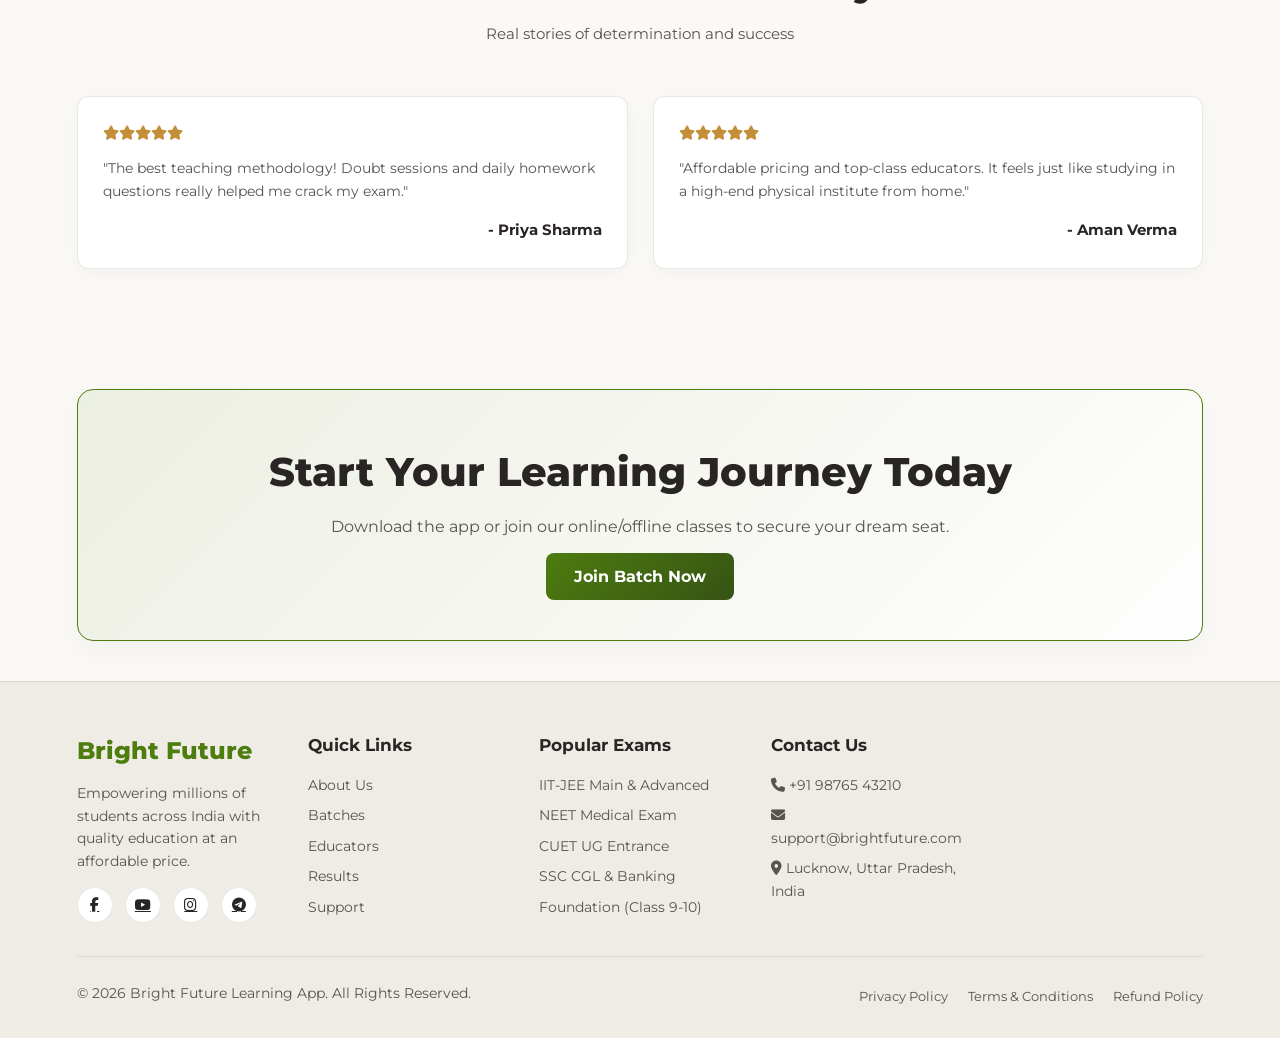
==== commit a334b52c: "Updated all HTML files" ====
--- a/index.html
+++ b/index.html
@@ -3,151 +3,207 @@
 <head>
     <meta charset="UTF-8">
     <meta name="viewport" content="width=device-width, initial-scale=1.0">
-    <title>Bright Future Coaching Institute | Shaping Excellence</title>
+    <title>Bright Future Coaching Institute | India's Trusted Learning Platform</title>
 
     <!-- Google Fonts -->
     <link rel="preconnect" href="https://fonts.googleapis.com">
     <link rel="preconnect" href="https://fonts.gstatic.com" crossorigin>
-    <link href="https://fonts.googleapis.com/css2?family=Playfair+Display:wght@600;700;800&family=Poppins:wght@300;400;500;600;700&display=swap" rel="stylesheet">
+    <link href="https://fonts.googleapis.com/css2?family=Montserrat:wght@400;500;600;700;800&display=swap" rel="stylesheet">
 
     <!-- Font Awesome Icons -->
     <link rel="stylesheet" href="https://cdnjs.cloudflare.com/ajax/libs/font-awesome/6.6.0/css/all.min.css">
 
     <style>
-        /* Modern Premium Palette & CSS Variables */
+        /* Natural Botanical & Herb Theme Variables */
         :root {
-            --bg-dark: #070B19;
-            --bg-card: #0F172A;
-            --navy-primary: #0A1128;
-            --gold-accent: #D4AF37;
-            --gold-hover: #F3E5AB;
-            --text-light: #F8FAFC;
-            --text-muted: #94A3B8;
-            --glass-bg: rgba(15, 23, 42, 0.75);
-            --glass-border: rgba(212, 175, 55, 0.2);
-            --transition: all 0.3s cubic-bezier(0.4, 0, 0.2, 1);
+            --bg-cream: #FAF9F5;
+            --card-bg: #FFFFFF;
+            --text-main: #292524;
+            --text-gray: #57534E;
+            --accent-gold: #C28E38;
+            --accent-terracotta: #4D7C0F;
+            --gradient: linear-gradient(135deg, #4D7C0F 0%, #365314 100%);
+            --border-color: rgba(41, 37, 36, 0.1);
+            --transition: all 0.3s ease;
         }
 
         * {
             margin: 0;
             padding: 0;
             box-sizing: border-box;
-            font-family: 'Poppins', sans-serif;
+            font-family: 'Montserrat', sans-serif;
         }
 
         body {
-            background-color: var(--bg-dark);
-            color: var(--text-light);
+            background-color: var(--bg-cream);
+            color: var(--text-main);
             line-height: 1.6;
             overflow-x: hidden;
         }
 
-        h1, h2, h3, .brand-font {
-            font-family: 'Playfair Display', serif;
-        }
-
-        /* Fixed Premium Header */
+        /* Top Announcement Bar */
+        .top-bar {
+            background: var(--gradient);
+            color: #FFFFFF;
+            text-align: center;
+            padding: 8px 15px;
+            font-size: 0.85rem;
+            font-weight: 700;
+            letter-spacing: 0.5px;
+        }
+
+        /* Fixed Header */
         header {
-            position: fixed;
+            position: sticky;
             top: 0;
             left: 0;
             width: 100%;
             display: flex;
             justify-content: space-between;
             align-items: center;
-            padding: 18px 8%;
-            background: var(--glass-bg);
-            backdrop-filter: blur(12px);
-            border-bottom: 1px solid var(--glass-border);
+            padding: 16px 6%;
+            background: rgba(250, 249, 245, 0.9);
+            backdrop-filter: blur(10px);
+            border-bottom: 1px solid var(--border-color);
             z-index: 1000;
         }
 
         .logo h2 {
             font-size: 1.8rem;
-            color: #fff;
-            font-weight: 700;
+            color: var(--text-main);
+            font-weight: 800;
         }
 
         .logo h2 span {
-            color: var(--gold-accent);
+            color: var(--accent-terracotta);
         }
 
         nav ul {
             display: flex;
             list-style: none;
             align-items: center;
-            gap: 24px;
+            gap: 22px;
         }
 
         nav ul li a {
-            color: var(--text-light);
+            color: var(--text-main);
             text-decoration: none;
-            font-size: 0.95rem;
-            font-weight: 500;
+            font-size: 0.9rem;
+            font-weight: 600;
             transition: var(--transition);
         }
 
         nav ul li a:hover {
-            color: var(--gold-accent);
-        }
-
-        nav ul li a.register-btn {
-            background: linear-gradient(135deg, var(--gold-accent), #B38728);
-            color: #000;
+            color: var(--accent-terracotta);
+        }
+
+        .nav-btn {
+            background: var(--gradient);
+            color: #FFFFFF !important;
             padding: 10px 22px;
-            border-radius: 30px;
-            font-weight: 600;
-            box-shadow: 0 4px 15px rgba(212, 175, 55, 0.3);
-        }
-
-        nav ul li a.register-btn:hover {
+            border-radius: 8px;
+            font-weight: 700 !important;
+            box-shadow: 0 4px 15px rgba(77, 124, 15, 0.2);
+        }
+
+        .nav-btn:hover {
+            opacity: 0.9;
             transform: translateY(-2px);
-            box-shadow: 0 6px 20px rgba(212, 175, 55, 0.5);
-            color: #000;
-        }
-
-        /* Hero Section */
+        }
+
+        /* Hero Section with Background Slider */
         .hero {
-            min-height: 100vh;
+            position: relative;
+            min-height: 85vh;
             display: flex;
             align-items: center;
-            justify-content: space-between;
-            padding: 140px 8% 60px;
-            background: radial-gradient(circle at top right, rgba(212, 175, 55, 0.08), transparent 50%);
+            padding: 60px 6%;
+            overflow: hidden;
+        }
+
+        .hero-slider {
+            position: absolute;
+            top: 0;
+            left: 0;
+            width: 100%;
+            height: 100%;
+            z-index: 1;
+        }
+
+        .hero-slide {
+            position: absolute;
+            top: 0;
+            left: 0;
+            width: 100%;
+            height: 100%;
+            background-size: cover;
+            background-position: center;
+            opacity: 0;
+            animation: slideAnimation 9s infinite;
+        }
+
+        .hero-slide:nth-child(1) {
+            background-image: linear-gradient(rgba(250, 249, 245, 0.35), rgba(250, 249, 245, 0.35)), url('https://images.unsplash.com/photo-1522202176988-66273c2fd55f?w=1400');
+            animation-delay: 0s;
+        }
+
+        .hero-slide:nth-child(2) {
+            background-image: linear-gradient(rgba(250, 249, 245, 0.35), rgba(250, 249, 245, 0.35)), url('https://images.unsplash.com/photo-1509062522246-3755977927d7?w=1400');
+            animation-delay: 3s;
+        }
+
+        .hero-slide:nth-child(3) {
+            background-image: linear-gradient(rgba(250, 249, 245, 0.35), rgba(250, 249, 245, 0.35)), url('https://images.unsplash.com/photo-1523240795612-9a054b0db644?w=1400');
+            animation-delay: 6s;
+        }
+
+        @keyframes slideAnimation {
+            0% { opacity: 0; transform: scale(1.05); }
+            12% { opacity: 1; transform: scale(1); }
+            33% { opacity: 1; transform: scale(1); }
+            45% { opacity: 0; transform: scale(1.02); }
+            100% { opacity: 0; }
         }
 
         .hero-content {
-            max-width: 600px;
+            position: relative;
+            z-index: 2;
+            max-width: 650px;
         }
 
         .badge {
-            display: inline-block;
-            background: rgba(212, 175, 55, 0.15);
-            border: 1px solid var(--gold-accent);
-            color: var(--gold-accent);
-            padding: 6px 16px;
-            border-radius: 20px;
+            display: inline-flex;
+            align-items: center;
+            gap: 8px;
+            background: rgba(250, 249, 245, 0.9);
+            border: 1px solid var(--accent-terracotta);
+            color: var(--accent-terracotta);
+            padding: 6px 14px;
+            border-radius: 6px;
             font-size: 0.85rem;
             font-weight: 600;
             margin-bottom: 20px;
         }
 
         .hero-content h1 {
-            font-size: 3.5rem;
+            font-size: 3.2rem;
             line-height: 1.2;
+            font-weight: 800;
             margin-bottom: 20px;
-            color: #FFF;
+            color: var(--text-main);
+            text-shadow: 0 2px 10px rgba(250, 249, 245, 0.8);
         }
 
         .hero-content h1 span {
-            color: var(--gold-accent);
-            font-style: italic;
+            color: var(--accent-terracotta);
         }
 
         .hero-content p {
-            font-size: 1.1rem;
-            color: var(--text-muted);
-            margin-bottom: 35px;
+            font-size: 1.05rem;
+            color: var(--text-main);
+            font-weight: 500;
+            margin-bottom: 30px;
+            text-shadow: 0 1px 8px rgba(250, 249, 245, 0.8);
         }
 
         .hero-btns {
@@ -156,86 +212,72 @@
         }
 
         .btn-primary {
-            background: linear-gradient(135deg, var(--gold-accent), #B38728);
-            color: #000;
-            padding: 14px 32px;
-            border-radius: 30px;
+            background: var(--gradient);
+            color: #FFFFFF;
+            padding: 14px 28px;
+            border-radius: 8px;
+            font-weight: 700;
+            text-decoration: none;
+            transition: var(--transition);
+        }
+
+        .btn-primary:hover {
+            transform: translateY(-2px);
+            box-shadow: 0 6px 20px rgba(77, 124, 15, 0.3);
+        }
+
+        .btn-secondary {
+            border: 1px solid var(--border-color);
+            background: rgba(250, 249, 245, 0.9);
+            color: var(--text-main);
+            padding: 14px 28px;
+            border-radius: 8px;
             font-weight: 600;
             text-decoration: none;
             transition: var(--transition);
         }
 
-        .btn-primary:hover {
-            transform: translateY(-3px);
-            box-shadow: 0 8px 25px rgba(212, 175, 55, 0.4);
-        }
-
-        .btn-secondary {
-            border: 1px solid var(--glass-border);
-            background: rgba(255, 255, 255, 0.05);
-            color: #fff;
-            padding: 14px 32px;
-            border-radius: 30px;
-            font-weight: 500;
-            text-decoration: none;
-            transition: var(--transition);
-        }
-
         .btn-secondary:hover {
-            border-color: var(--gold-accent);
-            background: rgba(212, 175, 55, 0.1);
-        }
-
-        .hero-image {
-            position: relative;
-        }
-
-        .hero-image img {
-            width: 500px;
-            border-radius: 20px;
-            box-shadow: 0 20px 40px rgba(0,0,0,0.5);
-            border: 1px solid var(--glass-border);
-        }
-
-        /* Stats Grid */
+            border-color: var(--accent-terracotta);
+            background: rgba(77, 124, 15, 0.05);
+        }
+
+        /* Stats Bar */
         .stats {
             display: grid;
             grid-template-columns: repeat(auto-fit, minmax(200px, 1fr));
             gap: 20px;
-            padding: 40px 8%;
-            margin-top: -40px;
+            padding: 0 6%;
+            margin-top: -30px;
             position: relative;
             z-index: 10;
         }
 
         .stat-card {
-            background: var(--bg-card);
-            border: 1px solid var(--glass-border);
-            padding: 30px;
-            border-radius: 16px;
+            background: var(--card-bg);
+            border: 1px solid var(--border-color);
+            padding: 25px;
+            border-radius: 12px;
             text-align: center;
-            transition: var(--transition);
-        }
-
-        .stat-card:hover {
-            transform: translateY(-5px);
-            border-color: var(--gold-accent);
+            box-shadow: 0 10px 30px rgba(41, 37, 36, 0.05);
         }
 
         .stat-card h2 {
-            font-size: 2.5rem;
-            color: var(--gold-accent);
+            font-size: 2.3rem;
+            color: var(--accent-terracotta);
+            font-weight: 800;
             margin-bottom: 5px;
         }
 
         .stat-card p {
-            color: var(--text-muted);
-            font-size: 0.95rem;
-        }
-
-        /* Sections Common */
+            color: var(--text-gray);
+            font-size: 0.9rem;
+            font-weight: 500;
+        }
+
+        /* Common Sections */
         section {
-            padding: 80px 8%;
+            padding: 80px 6%;
         }
 
         .section-title {
@@ -244,187 +286,326 @@
         }
 
         .section-title h2 {
+            font-size: 2.4rem;
+            font-weight: 800;
+            color: var(--text-main);
+        }
+
+        .section-title p {
+            color: var(--text-gray);
+            margin-top: 8px;
+            font-size: 0.95rem;
+        }
+
+        /* Why Choose Us / Features Grid */
+        .features-grid {
+            display: grid;
+            grid-template-columns: repeat(auto-fit, minmax(240px, 1fr));
+            gap: 25px;
+        }
+
+        .feature-box {
+            background: var(--card-bg);
+            border: 1px solid var(--border-color);
+            padding: 30px 20px;
+            border-radius: 12px;
+            text-align: center;
+            transition: var(--transition);
+        }
+
+        .feature-box:hover {
+            border-color: var(--accent-terracotta);
+            transform: translateY(-5px);
+        }
+
+        .feature-box i {
             font-size: 2.5rem;
-            color: #fff;
-        }
-
-        .section-title p {
-            color: var(--text-muted);
-            margin-top: 8px;
-        }
-
-        /* Courses */
+            color: var(--accent-terracotta);
+            margin-bottom: 15px;
+        }
+
+        .feature-box h3 {
+            font-size: 1.1rem;
+            font-weight: 700;
+            margin-bottom: 8px;
+        }
+
+        .feature-box p {
+            color: var(--text-gray);
+            font-size: 0.88rem;
+        }
+
+        /* Courses / Batches Style */
         .course-container {
             display: grid;
-            grid-template-columns: repeat(auto-fit, minmax(300px, 1fr));
-            gap: 30px;
+            grid-template-columns: repeat(auto-fit, minmax(320px, 1fr));
+            gap: 25px;
         }
 
         .course-card {
-            background: var(--bg-card);
-            border-radius: 16px;
+            background: var(--card-bg);
+            border-radius: 12px;
             overflow: hidden;
-            border: 1px solid var(--glass-border);
+            border: 1px solid var(--border-color);
             transition: var(--transition);
+            display: flex;
+            flex-direction: column;
+            box-shadow: 0 4px 20px rgba(41, 37, 36, 0.04);
         }
 
         .course-card:hover {
-            transform: translateY(-8px);
-            border-color: var(--gold-accent);
+            transform: translateY(-5px);
+            border-color: var(--accent-terracotta);
+            box-shadow: 0 10px 30px rgba(41, 37, 36, 0.08);
         }
 
         .course-card img {
             width: 100%;
-            height: 200px;
+            height: 190px;
             object-fit: cover;
         }
 
         .course-card-body {
-            padding: 25px;
+            padding: 20px;
+            display: flex;
+            flex-direction: column;
+            flex-grow: 1;
         }
 
         .course-card-body h3 {
-            font-size: 1.4rem;
-            margin-bottom: 10px;
+            font-size: 1.25rem;
+            font-weight: 700;
+            margin-bottom: 8px;
+            color: var(--text-main);
         }
 
         .course-card-body p {
-            color: var(--text-muted);
+            color: var(--text-gray);
+            font-size: 0.88rem;
+            margin-bottom: 20px;
+            flex-grow: 1;
+        }
+
+        .course-footer {
+            display: flex;
+            justify-content: space-between;
+            align-items: center;
+            border-top: 1px solid var(--border-color);
+            padding-top: 15px;
+        }
+
+        .price {
+            font-size: 1.2rem;
+            font-weight: 800;
+            color: var(--accent-gold);
+        }
+
+        .explore-link {
+            color: var(--accent-terracotta);
+            text-decoration: none;
+            font-weight: 700;
             font-size: 0.9rem;
-            margin-bottom: 20px;
-        }
-
-        .course-card-body a {
-            color: var(--gold-accent);
-            text-decoration: none;
-            font-weight: 600;
             display: inline-flex;
             align-items: center;
-            gap: 8px;
-        }
-
-        .course-card-body a:hover {
-            gap: 12px;
-        }
-
-        /* Toppers */
+            gap: 6px;
+        }
+
+        /* Student Performance Graph Section */
+        .progress-section {
+            background: var(--card-bg);
+            border: 1px solid var(--border-color);
+            border-radius: 16px;
+            margin: 0 6%;
+            padding: 40px;
+            display: grid;
+            grid-template-columns: 1fr 1.2fr;
+            gap: 40px;
+            align-items: center;
+            box-shadow: 0 10px 30px rgba(41, 37, 36, 0.04);
+        }
+
+        .progress-content h2 {
+            font-size: 2.2rem;
+            font-weight: 800;
+            margin-bottom: 15px;
+            color: var(--text-main);
+        }
+
+        .progress-content h2 span {
+            color: var(--accent-terracotta);
+        }
+
+        .progress-content p {
+            color: var(--text-gray);
+            font-size: 0.95rem;
+            margin-bottom: 20px;
+        }
+
+        .progress-stats-list {
+            list-style: none;
+            display: flex;
+            flex-direction: column;
+            gap: 10px;
+        }
+
+        .progress-stats-list li {
+            display: flex;
+            align-items: center;
+            gap: 10px;
+            font-weight: 600;
+            font-size: 0.9rem;
+            color: var(--text-main);
+        }
+
+        .progress-stats-list li i {
+            color: var(--accent-terracotta);
+        }
+
+        .graph-box {
+            background: var(--bg-cream);
+            border: 1px solid var(--border-color);
+            border-radius: 12px;
+            padding: 20px;
+            text-align: center;
+        }
+
+        .graph-box h4 {
+            font-size: 1rem;
+            margin-bottom: 15px;
+            color: var(--text-main);
+        }
+
+        .graph-svg {
+            width: 100%;
+            height: 180px;
+        }
+
+        /* Toppers Section */
         .topper-container {
             display: grid;
             grid-template-columns: repeat(auto-fit, minmax(250px, 1fr));
-            gap: 30px;
+            gap: 25px;
         }
 
         .student-card {
-            background: var(--bg-card);
-            border: 1px solid var(--glass-border);
-            padding: 30px;
-            border-radius: 16px;
+            background: var(--card-bg);
+            border: 1px solid var(--border-color);
+            padding: 25px;
+            border-radius: 12px;
             text-align: center;
-            transition: var(--transition);
-        }
-
-        .student-card:hover {
-            border-color: var(--gold-accent);
+            box-shadow: 0 4px 20px rgba(41, 37, 36, 0.04);
         }
 
         .student-card img {
-            width: 100px;
-            height: 100px;
+            width: 90px;
+            height: 90px;
             border-radius: 50%;
-            border: 3px solid var(--gold-accent);
+            border: 2px solid var(--accent-terracotta);
             margin-bottom: 15px;
             object-fit: cover;
         }
 
         .student-card h3 {
-            font-size: 1.2rem;
-            margin-bottom: 5px;
+            font-size: 1.1rem;
+            font-weight: 700;
+            margin-bottom: 4px;
+            color: var(--text-main);
         }
 
         .student-card p {
-            color: var(--gold-accent);
+            color: var(--accent-terracotta);
             font-weight: 600;
-        }
-
-        /* Reviews */
+            font-size: 0.9rem;
+        }
+
+        /* Reviews Section */
         .reviews-container {
             display: grid;
             grid-template-columns: repeat(auto-fit, minmax(300px, 1fr));
+            gap: 25px;
+        }
+
+        .review-box {
+            background: var(--card-bg);
+            border: 1px solid var(--border-color);
+            padding: 25px;
+            border-radius: 12px;
+            box-shadow: 0 4px 20px rgba(41, 37, 36, 0.04);
+        }
+
+        .stars {
+            color: var(--accent-gold);
+            margin-bottom: 12px;
+            font-size: 0.9rem;
+        }
+
+        .review-box p {
+            color: var(--text-gray);
+            font-size: 0.9rem;
+            margin-bottom: 15px;
+        }
+
+        .review-box h4 {
+            color: var(--text-main);
+            font-size: 0.95rem;
+            font-weight: 700;
+            text-align: right;
+        }
+
+        /* Admission CTA Banner */
+        .admission {
+            background: linear-gradient(135deg, rgba(77, 124, 15, 0.08), rgba(255, 255, 255, 0.9));
+            border: 1px solid var(--accent-terracotta);
+            border-radius: 16px;
+            margin: 40px 6%;
+            text-align: center;
+            padding: 50px 20px;
+            box-shadow: 0 10px 30px rgba(41, 37, 36, 0.04);
+        }
+
+        .admission h2 {
+            font-size: 2.5rem;
+            font-weight: 800;
+            margin-bottom: 10px;
+            color: var(--text-main);
+        }
+
+        .admission p {
+            color: var(--text-gray);
+            margin-bottom: 25px;
+        }
+
+        /* Enhanced Footer Styles */
+        footer {
+            background: #EFECE6;
+            border-top: 1px solid var(--border-color);
+            padding: 50px 6% 25px;
+            display: grid;
+            grid-template-columns: repeat(auto-fit, minmax(200px, 1fr));
             gap: 30px;
         }
 
-        .review-box {
-            background: var(--bg-card);
-            border: 1px solid var(--glass-border);
-            padding: 30px;
-            border-radius: 16px;
-            position: relative;
-        }
-
-        .stars {
-            color: var(--gold-accent);
+        footer h2 {
+            color: var(--accent-terracotta);
+            font-size: 1.5rem;
+            font-weight: 800;
+            margin-bottom: 12px;
+        }
+
+        footer h3 {
+            color: var(--text-main);
             margin-bottom: 15px;
-        }
-
-        .review-box p {
-            color: var(--text-muted);
-            font-style: italic;
-            margin-bottom: 15px;
-        }
-
-        .review-box h4 {
-            color: #fff;
-            text-align: right;
-            font-weight: 600;
-        }
-
-        /* Admission Banner CTA */
-        .admission {
-            background: linear-gradient(135deg, rgba(212, 175, 55, 0.15), rgba(10, 17, 40, 0.9));
-            border: 1px solid var(--gold-accent);
-            border-radius: 20px;
-            margin: 40px 8% 80px;
-            text-align: center;
-            padding: 60px 20px;
-        }
-
-        .admission h2 {
-            font-size: 2.8rem;
-            margin-bottom: 15px;
-        }
-
-        .admission p {
-            color: var(--text-muted);
-            margin-bottom: 30px;
-        }
-
-        /* Footer */
-        footer {
-            background: var(--navy-primary);
-            border-top: 1px solid var(--glass-border);
-            padding: 60px 8% 30px;
-            display: grid;
-            grid-template-columns: repeat(auto-fit, minmax(220px, 1fr));
-            gap: 40px;
-        }
-
-        footer h2 {
-            color: var(--gold-accent);
-            margin-bottom: 15px;
-        }
-
-        footer h3 {
-            color: #fff;
-            margin-bottom: 20px;
-            font-size: 1.2rem;
+            font-size: 1.05rem;
+            font-weight: 700;
         }
 
         footer p, footer ul li a {
-            color: var(--text-muted);
+            color: var(--text-gray);
             text-decoration: none;
-            font-size: 0.9rem;
-            margin-bottom: 10px;
+            font-size: 0.88rem;
+            margin-bottom: 8px;
             display: block;
+            transition: var(--transition);
         }
 
         footer ul {
@@ -432,42 +613,94 @@
         }
 
         footer ul li a:hover {
-            color: var(--gold-accent);
+            color: var(--accent-terracotta);
+            padding-left: 4px;
+        }
+
+        .social-icons {
+            display: flex;
+            gap: 12px;
+            margin-top: 15px;
+        }
+
+        .social-icons a {
+            display: inline-flex;
+            justify-content: center;
+            align-items: center;
+            width: 36px;
+            height: 36px;
+            background: var(--card-bg);
+            border: 1px solid var(--border-color);
+            color: var(--text-main);
+            border-radius: 50%;
+            font-size: 0.9rem;
+            transition: var(--transition);
+        }
+
+        .social-icons a:hover {
+            background: var(--accent-terracotta);
+            color: #FFFFFF;
+            border-color: var(--accent-terracotta);
+            transform: translateY(-2px);
         }
 
         .footer-bottom {
             grid-column: 1 / -1;
-            text-align: center;
-            padding-top: 30px;
-            border-top: 1px solid rgba(255,255,255,0.05);
-            color: var(--text-muted);
-            font-size: 0.85rem;
-        }
-
-        /* Responsive Design */
+            display: flex;
+            justify-content: space-between;
+            align-items: center;
+            padding-top: 25px;
+            border-top: 1px solid var(--border-color);
+            color: var(--text-gray);
+            font-size: 0.8rem;
+            flex-wrap: wrap;
+            gap: 15px;
+        }
+
+        .footer-legal-links {
+            display: flex;
+            gap: 20px;
+        }
+
+        .footer-legal-links a {
+            color: var(--text-gray);
+            text-decoration: none;
+            transition: var(--transition);
+        }
+
+        .footer-legal-links a:hover {
+            color: var(--accent-terracotta);
+        }
+
+        /* Responsive */
         @media (max-width: 992px) {
             .hero {
-                flex-direction: column;
                 text-align: center;
-                padding-top: 120px;
+                padding-top: 40px;
+                justify-content: center;
             }
-
-            .hero-content {
-                margin-bottom: 40px;
-            }
-
             .hero-btns {
                 justify-content: center;
             }
-
-            .hero-image img {
-                width: 100%;
-                max-width: 450px;
+            nav ul {
+                display: none;
+            }
+            .progress-section {
+                grid-template-columns: 1fr;
+            }
+            .footer-bottom {
+                flex-direction: column;
+                text-align: center;
             }
         }
     </style>
 </head>
 <body>
+
+    <!-- Top Announcement Bar -->
+    <div class="top-bar">
+        🚀 Admissions Open for 2026-27 Batches! Get Up to 50% Scholarship on Early Enrollment.
+    </div>
 
     <!-- Header Section -->
     <header>
@@ -478,92 +711,177 @@
             <ul>
                 <li><a href="index.html">Home</a></li>
                 <li><a href="about.html">About</a></li>
-                <li><a href="courses.html">Courses</a></li>
+                <li><a href="courses.html">Batches</a></li>
                 <li><a href="faculty.html">Faculty</a></li>
-                <li><a href="gallery.html">Gallery</a></li>
                 <li><a href="results.html">Results</a></li>
                 <li><a href="contact.html">Contact</a></li>
-                <li><a href="login.html">Login</a></li>
-                <li><a href="register.html" class="register-btn">Register</a></li>
+                <li><a href="register.html" class="nav-btn">Get Started</a></li>
             </ul>
         </nav>
     </header>
 
-    <!-- Hero Section -->
+    <!-- Hero Section with Background Slider -->
     <section class="hero">
+        <div class="hero-slider">
+            <div class="hero-slide"></div>
+            <div class="hero-slide"></div>
+            <div class="hero-slide"></div>
+        </div>
         <div class="hero-content">
-            <span class="badge"><i class="fa-solid fa-award"></i> Premier Coaching Institute</span>
-            <h1>Unlock Your <span>Dream Career</span></h1>
-            <p>India's Leading Coaching Institute for IIT-JEE, NEET, CUET, SSC, Banking & Foundation Programs.</p>
+            <span class="badge"><i class="fa-solid fa-fire"></i> India's Most Trusted Education Platform</span>
+            <h1>Padhai Ab Hogi <span>Aasan & Affordable</span></h1>
+            <p>Join India's top educators for IIT-JEE, NEET, CUET, and Foundation courses with structured study material and daily live classes.</p>
             <div class="hero-btns">
-                <a href="register.html" class="btn-primary">Apply Now <i class="fa-solid fa-arrow-right"></i></a>
-                <a href="courses.html" class="btn-secondary">Explore Courses</a>
-            </div>
-        </div>
-        <div class="hero-image">
-            <img src="https://images.unsplash.com/photo-1522202176988-66273c2fd55f?w=700" alt="Students Studying">
+                <a href="register.html" class="btn-primary">Explore Batches</a>
+                <a href="courses.html" class="btn-secondary">Free Classes</a>
+            </div>
         </div>
     </section>
 
     <!-- Stats Section -->
     <div class="stats">
         <div class="stat-card">
-            <h2>15,000+</h2>
-            <p>Enrolled Students</p>
+            <h2>15K+</h2>
+            <p>Active Students</p>
         </div>
         <div class="stat-card">
             <h2>250+</h2>
-            <p>Expert Faculty</p>
+            <p>Expert Teachers</p>
         </div>
         <div class="stat-card">
             <h2>98%</h2>
-            <p>Success Rate</p>
+            <p>Selection Rate</p>
         </div>
         <div class="stat-card">
-            <h2>4.9 <i class="fa-solid fa-star" style="font-size: 1.5rem;"></i></h2>
-            <p>Google Rating</p>
+            <h2>4.9 ⭐</h2>
+            <p>App Rating</p>
         </div>
     </div>
+
+    <!-- Why Choose Us / Features -->
+    <section class="features">
+        <div class="section-title">
+            <h2>Why Choose Bright Future?</h2>
+            <p>We provide everything you need to score top ranks in competitive exams</p>
+        </div>
+        <div class="features-grid">
+            <div class="feature-box">
+                <i class="fa-solid fa-chalkboard-user"></i>
+                <h3>Top Educators</h3>
+                <p>Learn directly from India's finest mentors with years of coaching experience.</p>
+            </div>
+            <div class="feature-box">
+                <i class="fa-solid fa-brain"></i>
+                <h3>Doubt Resolution</h3>
+                <p>Get instant 24/7 one-on-one doubt solving support through our expert panel.</p>
+            </div>
+            <div class="feature-box">
+                <i class="fa-solid fa-file-lines"></i>
+                <h3>Smart DPP & Notes</h3>
+                <p>Curated chapter-wise practice papers, formula sheets, and short notes.</p>
+            </div>
+            <div class="feature-box">
+                <i class="fa-solid fa-chart-line"></i>
+                <h3>All India Test Series</h3>
+                <p>Analyze your real-time ranking and performance metrics across India.</p>
+            </div>
+        </div>
+    </section>
 
     <!-- Courses Section -->
     <section class="courses">
         <div class="section-title">
-            <h2>Popular Programs</h2>
-            <p>Designed by top educators to help you crack competitive exams</p>
+            <h2>Featured Batches</h2>
+            <p>Power-packed courses designed to guarantee top ranks</p>
         </div>
         <div class="course-container">
             <div class="course-card">
                 <img src="https://images.unsplash.com/photo-1509062522246-3755977927d7?w=600" alt="IIT JEE">
                 <div class="course-card-body">
-                    <h3>IIT JEE (Main & Adv)</h3>
-                    <p>Comprehensive preparation with top-tier faculty and smart digital classrooms.</p>
-                    <a href="courses.html">Read Details <i class="fa-solid fa-arrow-right"></i></a>
+                    <h3>Arjuna JEE 2026</h3>
+                    <p>Complete Class 11th + JEE Main & Advanced comprehensive preparation with daily practice papers.</p>
+                    <div class="course-footer">
+                        <span class="price">₹4,500</span>
+                        <a href="courses.html" class="explore-link">Study Now <i class="fa-solid fa-arrow-right"></i></a>
+                    </div>
                 </div>
             </div>
             <div class="course-card">
                 <img src="https://images.unsplash.com/photo-1523240795612-9a054b0db644?w=600" alt="NEET">
                 <div class="course-card-body">
-                    <h3>NEET Medical</h3>
-                    <p>Specialized medical entrance training with regular mock tests & personal mentoring.</p>
-                    <a href="courses.html">Read Details <i class="fa-solid fa-arrow-right"></i></a>
+                    <h3>Yakeen NEET 2026</h3>
+                    <p>Dedicated dropper batch for NEET medical entrance with regular test series & mentorship.</p>
+                    <div class="course-footer">
+                        <span class="price">₹4,200</span>
+                        <a href="courses.html" class="explore-link">Study Now <i class="fa-solid fa-arrow-right"></i></a>
+                    </div>
                 </div>
             </div>
             <div class="course-card">
                 <img src="https://images.unsplash.com/photo-1513258496099-48168024aec0?w=600" alt="SSC">
                 <div class="course-card-body">
-                    <h3>SSC & Banking</h3>
-                    <p>Complete targeted preparation for all Government & Public sector exams.</p>
-                    <a href="courses.html">Read Details <i class="fa-solid fa-arrow-right"></i></a>
+                    <h3>Lakshya SSC CGL</h3>
+                    <p>Targeted preparation for all government exams including Banking, Railways, and SSC.</p>
+                    <div class="course-footer">
+                        <span class="price">₹2,999</span>
+                        <a href="courses.html" class="explore-link">Study Now <i class="fa-solid fa-arrow-right"></i></a>
+                    </div>
                 </div>
             </div>
         </div>
     </section>
+
+    <!-- Student Performance Graph Section -->
+    <div class="progress-section">
+        <div class="progress-content">
+            <h2>Track Real-Time <span>Student Growth</span></h2>
+            <p>Our systematic testing and data analytics dashboard allow students and parents to view accurate performance curves, identify weak spots, and improve weekly test scores.</p>
+            <ul class="progress-stats-list">
+                <li><i class="fa-solid fa-circle-check"></i> Weekly Mock Tests & Detailed Analysis</li>
+                <li><i class="fa-solid fa-circle-check"></i> Accuracy Rate & Speed Tracking</li>
+                <li><i class="fa-solid fa-circle-check"></i> AIR (All India Rank) Predictor Tool</li>
+            </ul>
+        </div>
+        <div class="graph-box">
+            <h4>Average Student Score Progression (%)</h4>
+            <svg class="graph-svg" viewBox="0 0 500 200">
+                <!-- Grid lines -->
+                <line x1="0" y1="40" x2="500" y2="40" stroke="rgba(41,37,36,0.1)" stroke-dasharray="4" />
+                <line x1="0" y1="100" x2="500" y2="100" stroke="rgba(41,37,36,0.1)" stroke-dasharray="4" />
+                <line x1="0" y1="160" x2="500" y2="160" stroke="rgba(41,37,36,0.1)" stroke-dasharray="4" />
+                
+                <!-- Area gradient -->
+                <defs>
+                    <linearGradient id="grad" x1="0%" y1="0%" x2="0%" y2="100%">
+                        <stop offset="0%" stop-color="#4D7C0F" stop-opacity="0.3" />
+                        <stop offset="100%" stop-color="#4D7C0F" stop-opacity="0.0" />
+                    </linearGradient>
+                </defs>
+                <path d="M 30 150 Q 150 120, 230 80 T 450 30 L 450 180 L 30 180 Z" fill="url(#grad)" />
+                
+                <!-- Line Graph -->
+                <path d="M 30 150 Q 150 120, 230 80 T 450 30" fill="none" stroke="#4D7C0F" stroke-width="4" stroke-linecap="round" />
+                
+                <!-- Data Points -->
+                <circle cx="30" cy="150" r="6" fill="#4D7C0F" />
+                <circle cx="160" cy="110" r="6" fill="#4D7C0F" />
+                <circle cx="280" cy="70" r="6" fill="#4D7C0F" />
+                <circle cx="450" cy="30" r="6" fill="#4D7C0F" />
+
+                <!-- Labels -->
+                <text x="20" y="185" font-size="12" fill="#57534E">Test 1</text>
+                <text x="140" y="185" font-size="12" fill="#57534E">Test 5</text>
+                <text x="260" y="185" font-size="12" fill="#57534E">Test 10</text>
+                <text x="420" y="185" font-size="12" fill="#57534E">Finals</text>
+            </svg>
+        </div>
+    </div>
 
     <!-- Top Rankers Section -->
     <section class="toppers">
         <div class="section-title">
-            <h2>Our Top Rankers</h2>
-            <p>Celebrating excellence and outstanding achievements</p>
+            <h2>Our Hall of Fame</h2>
+            <p>Celebrating the incredible success of our students</p>
         </div>
         <div class="topper-container">
             <div class="student-card">
@@ -587,22 +905,22 @@
     <!-- Reviews Section -->
     <section class="reviews">
         <div class="section-title">
-            <h2>Student Testimonials</h2>
-            <p>Hear what our successful students say about us</p>
+            <h2>What Our Students Say</h2>
+            <p>Real stories of determination and success</p>
         </div>
         <div class="reviews-container">
             <div class="review-box">
                 <div class="stars">
                     <i class="fa-solid fa-star"></i><i class="fa-solid fa-star"></i><i class="fa-solid fa-star"></i><i class="fa-solid fa-star"></i><i class="fa-solid fa-star"></i>
                 </div>
-                <p>"Excellent coaching institute! The conceptual clarity and test series provided by teachers helped me qualify JEE Main with ease."</p>
+                <p>"The best teaching methodology! Doubt sessions and daily homework questions really helped me crack my exam."</p>
                 <h4>- Priya Sharma</h4>
             </div>
             <div class="review-box">
                 <div class="stars">
                     <i class="fa-solid fa-star"></i><i class="fa-solid fa-star"></i><i class="fa-solid fa-star"></i><i class="fa-solid fa-star"></i><i class="fa-solid fa-star"></i>
                 </div>
-                <p>"Best institute for competitive exams in Lucknow. Supportive faculties and personal doubt-solving sessions make all the difference."</p>
+                <p>"Affordable pricing and top-class educators. It feels just like studying in a high-end physical institute from home."</p>
                 <h4>- Aman Verma</h4>
             </div>
         </div>
@@ -610,35 +928,57 @@
 
     <!-- CTA Section -->
     <section class="admission">
-        <h2>Admissions Open 2026-27</h2>
-        <p>Take the first step towards a successful career with Bright Future Coaching Institute.</p>
-        <a href="register.html" class="btn-primary">Enroll Now</a>
+        <h2>Start Your Learning Journey Today</h2>
+        <p>Download the app or join our online/offline classes to secure your dream seat.</p>
+        <a href="register.html" class="btn-primary">Join Batch Now</a>
     </section>
 
-    <!-- Footer -->
+    <!-- Enhanced Footer -->
     <footer>
         <div>
             <h2>Bright Future</h2>
-            <p>Your Success is Our Mission. Providing quality education & guidance for competitive exams.</p>
+            <p>Empowering millions of students across India with quality education at an affordable price.</p>
+            <div class="social-icons">
+                <a href="#"><i class="fa-brands fa-facebook-f"></i></a>
+                <a href="#"><i class="fa-brands fa-youtube"></i></a>
+                <a href="#"><i class="fa-brands fa-instagram"></i></a>
+                <a href="#"><i class="fa-brands fa-telegram"></i></a>
+            </div>
         </div>
         <div>
             <h3>Quick Links</h3>
             <ul>
                 <li><a href="about.html">About Us</a></li>
-                <li><a href="courses.html">Our Courses</a></li>
-                <li><a href="faculty.html">Expert Faculty</a></li>
-                <li><a href="results.html">Top Results</a></li>
-                <li><a href="contact.html">Contact Us</a></li>
+                <li><a href="courses.html">Batches</a></li>
+                <li><a href="faculty.html">Educators</a></li>
+                <li><a href="results.html">Results</a></li>
+                <li><a href="contact.html">Support</a></li>
+            </ul>
+        </div>
+        <div>
+            <h3>Popular Exams</h3>
+            <ul>
+                <li><a href="courses.html">IIT-JEE Main & Advanced</a></li>
+                <li><a href="courses.html">NEET Medical Exam</a></li>
+                <li><a href="courses.html">CUET UG Entrance</a></li>
+                <li><a href="courses.html">SSC CGL & Banking</a></li>
+                <li><a href="courses.html">Foundation (Class 9-10)</a></li>
             </ul>
         </div>
         <div>
             <h3>Contact Us</h3>
             <p><i class="fa-solid fa-phone"></i> +91 98765 43210</p>
-            <p><i class="fa-solid fa-envelope"></i> info@brightfuture.com</p>
+            <p><i class="fa-solid fa-envelope"></i> support@brightfuture.com</p>
             <p><i class="fa-solid fa-location-dot"></i> Lucknow, Uttar Pradesh, India</p>
         </div>
+        
         <div class="footer-bottom">
-            <p>&copy; 2026 Bright Future Coaching Institute. All Rights Reserved.</p>
+            <p>&copy; 2026 Bright Future Learning App. All Rights Reserved.</p>
+            <div class="footer-legal-links">
+                <a href="#">Privacy Policy</a>
+                <a href="#">Terms & Conditions</a>
+                <a href="#">Refund Policy</a>
+            </div>
         </div>
     </footer>
 
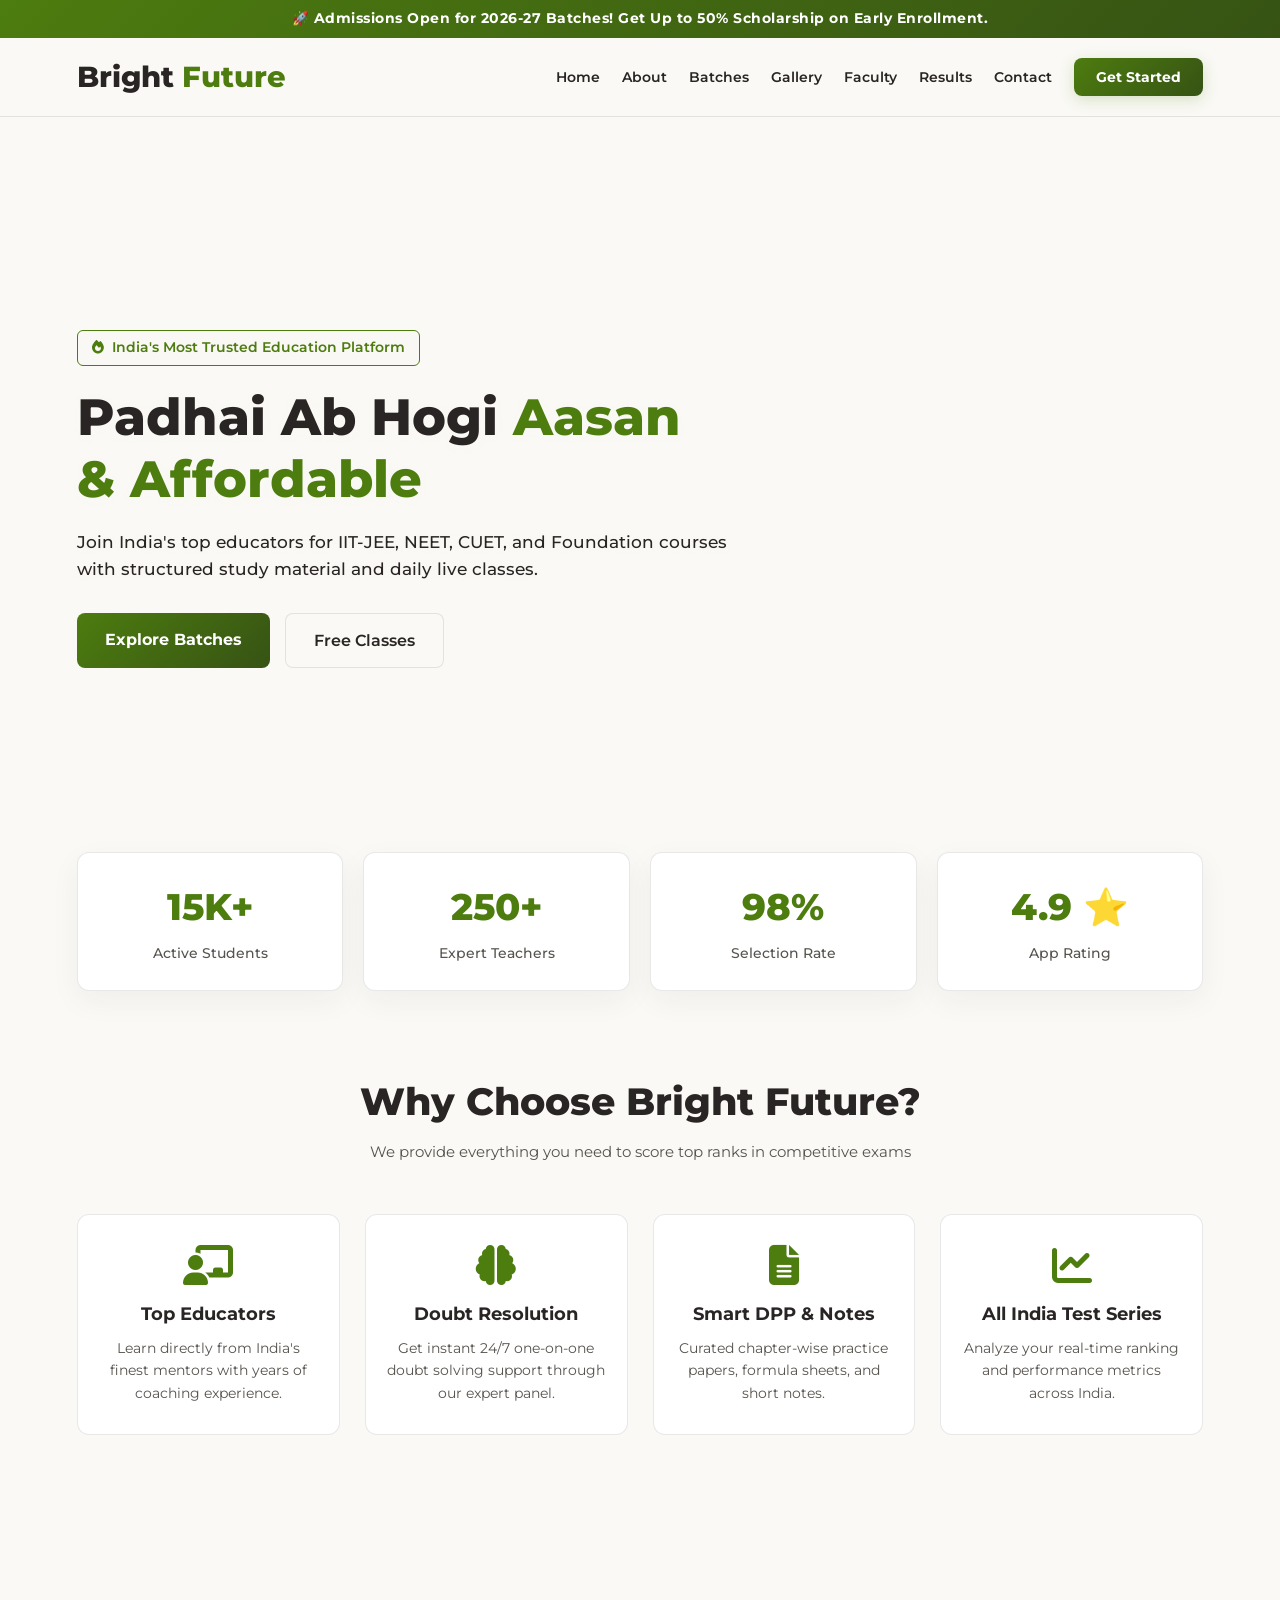
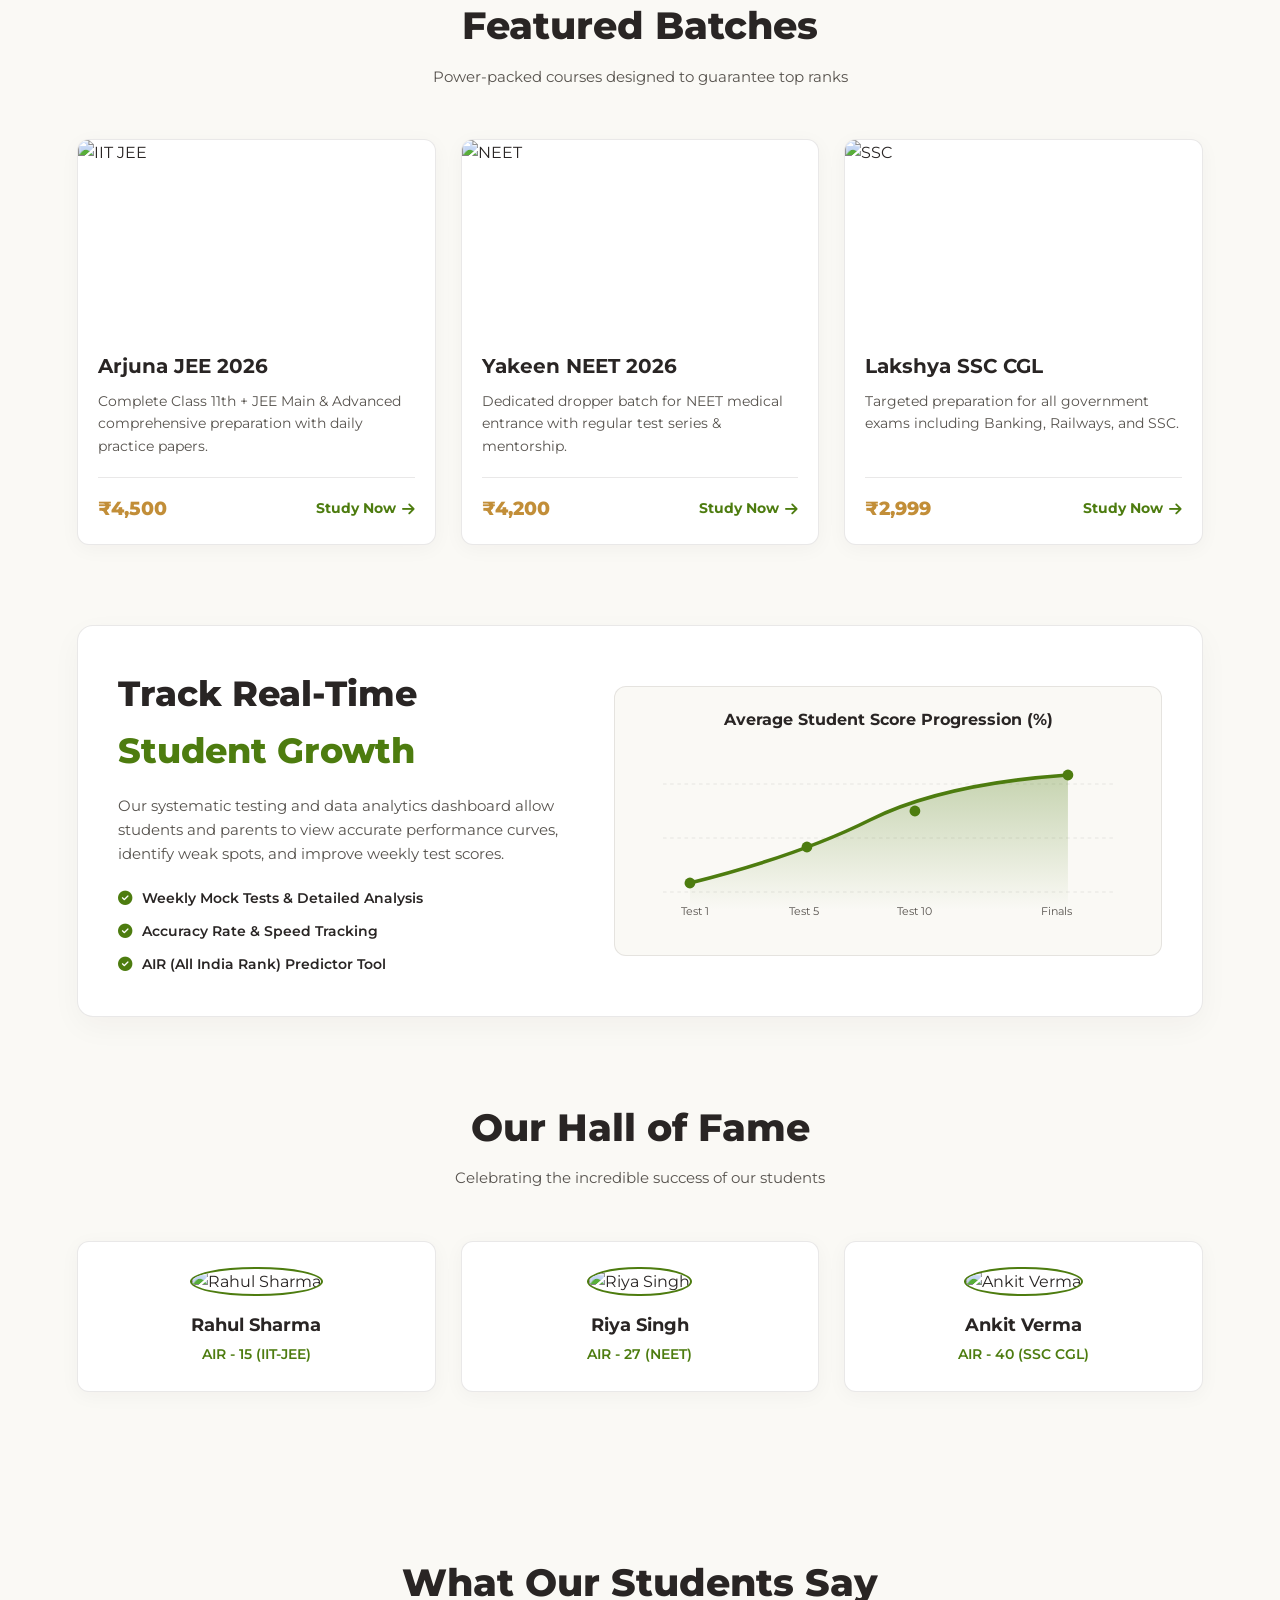
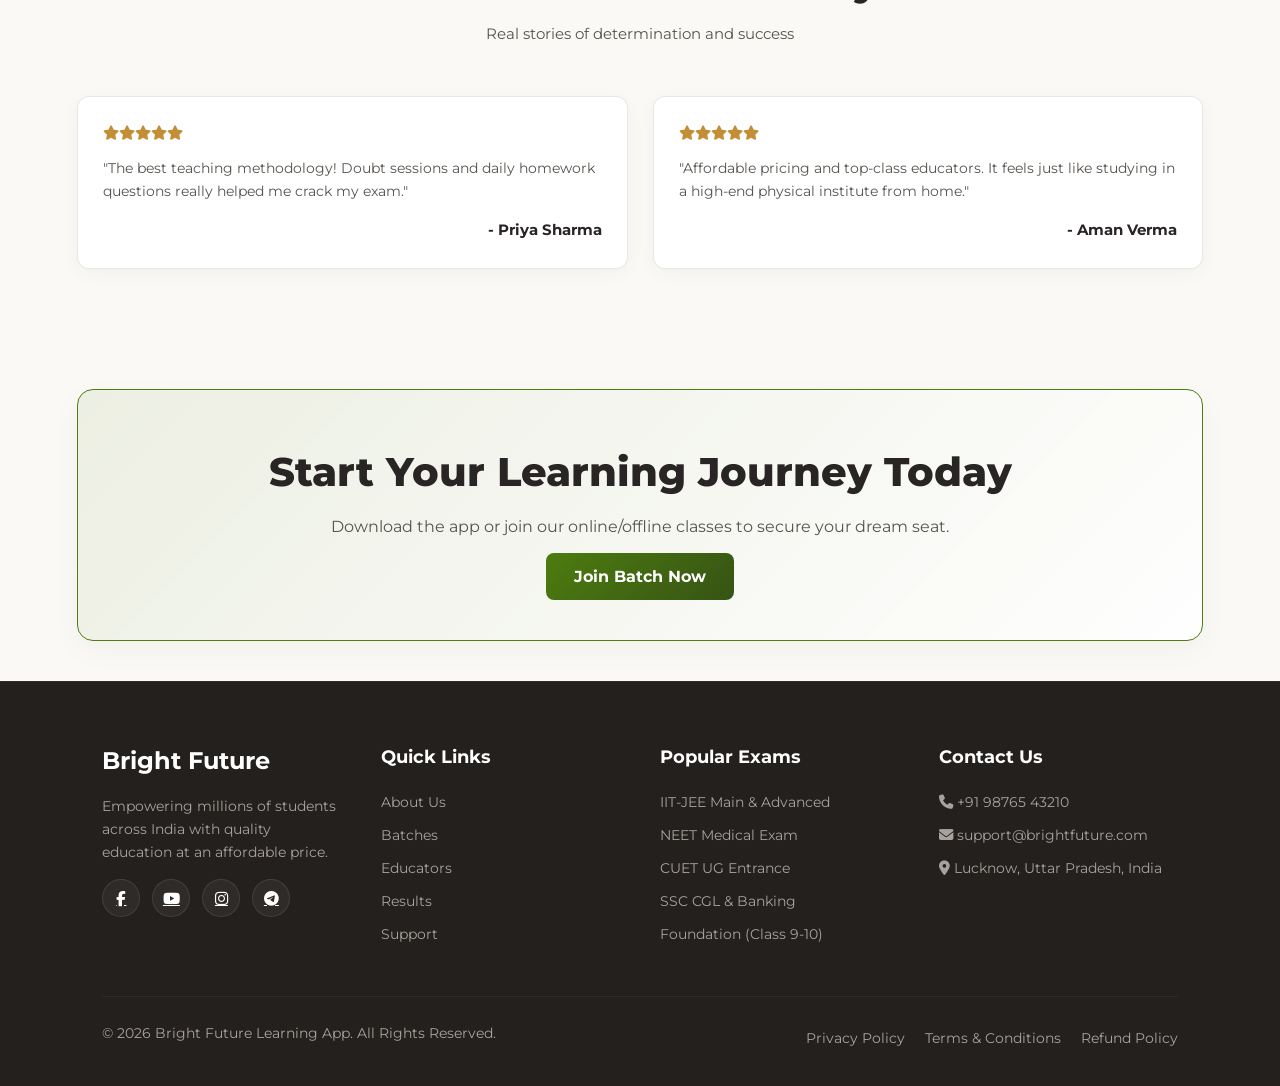
==== commit ed883ca9: "Updated all HTML files" ====
--- a/index.html
+++ b/index.html
@@ -577,33 +577,32 @@
 
         /* Enhanced Footer Styles */
         footer {
-            background: #EFECE6;
-            border-top: 1px solid var(--border-color);
-            padding: 50px 6% 25px;
+            background: #23201E;
+            border-top: 1px solid rgba(255, 255, 255, 0.05);
+            padding: 60px 8% 30px;
             display: grid;
-            grid-template-columns: repeat(auto-fit, minmax(200px, 1fr));
-            gap: 30px;
+            grid-template-columns: repeat(auto-fit, minmax(220px, 1fr));
+            gap: 40px;
+            color: #A8A29E;
         }
 
         footer h2 {
-            color: var(--accent-terracotta);
+            color: #FFFFFF;
+            margin-bottom: 15px;
             font-size: 1.5rem;
-            font-weight: 800;
-            margin-bottom: 12px;
         }
 
         footer h3 {
-            color: var(--text-main);
-            margin-bottom: 15px;
-            font-size: 1.05rem;
-            font-weight: 700;
+            color: #FFFFFF;
+            margin-bottom: 20px;
+            font-size: 1.15rem;
         }
 
         footer p, footer ul li a {
-            color: var(--text-gray);
+            color: #A8A29E;
             text-decoration: none;
-            font-size: 0.88rem;
-            margin-bottom: 8px;
+            font-size: 0.9rem;
+            margin-bottom: 10px;
             display: block;
             transition: var(--transition);
         }
@@ -613,7 +612,7 @@
         }
 
         footer ul li a:hover {
-            color: var(--accent-terracotta);
+            color: var(--accent-gold);
             padding-left: 4px;
         }
 
@@ -627,13 +626,13 @@
             display: inline-flex;
             justify-content: center;
             align-items: center;
-            width: 36px;
-            height: 36px;
-            background: var(--card-bg);
-            border: 1px solid var(--border-color);
-            color: var(--text-main);
+            width: 38px;
+            height: 38px;
+            background: rgba(255, 255, 255, 0.05);
+            border: 1px solid rgba(255, 255, 255, 0.1);
+            color: #FFFFFF;
             border-radius: 50%;
-            font-size: 0.9rem;
+            font-size: 0.95rem;
             transition: var(--transition);
         }
 
@@ -650,9 +649,9 @@
             justify-content: space-between;
             align-items: center;
             padding-top: 25px;
-            border-top: 1px solid var(--border-color);
-            color: var(--text-gray);
-            font-size: 0.8rem;
+            border-top: 1px solid rgba(255, 255, 255, 0.05);
+            color: #A8A29E;
+            font-size: 0.85rem;
             flex-wrap: wrap;
             gap: 15px;
         }
@@ -663,13 +662,13 @@
         }
 
         .footer-legal-links a {
-            color: var(--text-gray);
+            color: #A8A29E;
             text-decoration: none;
             transition: var(--transition);
         }
 
         .footer-legal-links a:hover {
-            color: var(--accent-terracotta);
+            color: var(--accent-gold);
         }
 
         /* Responsive */
@@ -712,6 +711,7 @@
                 <li><a href="index.html">Home</a></li>
                 <li><a href="about.html">About</a></li>
                 <li><a href="courses.html">Batches</a></li>
+                <li><a href="gallery.html">Gallery</a></li>
                 <li><a href="faculty.html">Faculty</a></li>
                 <li><a href="results.html">Results</a></li>
                 <li><a href="contact.html">Contact</a></li>
